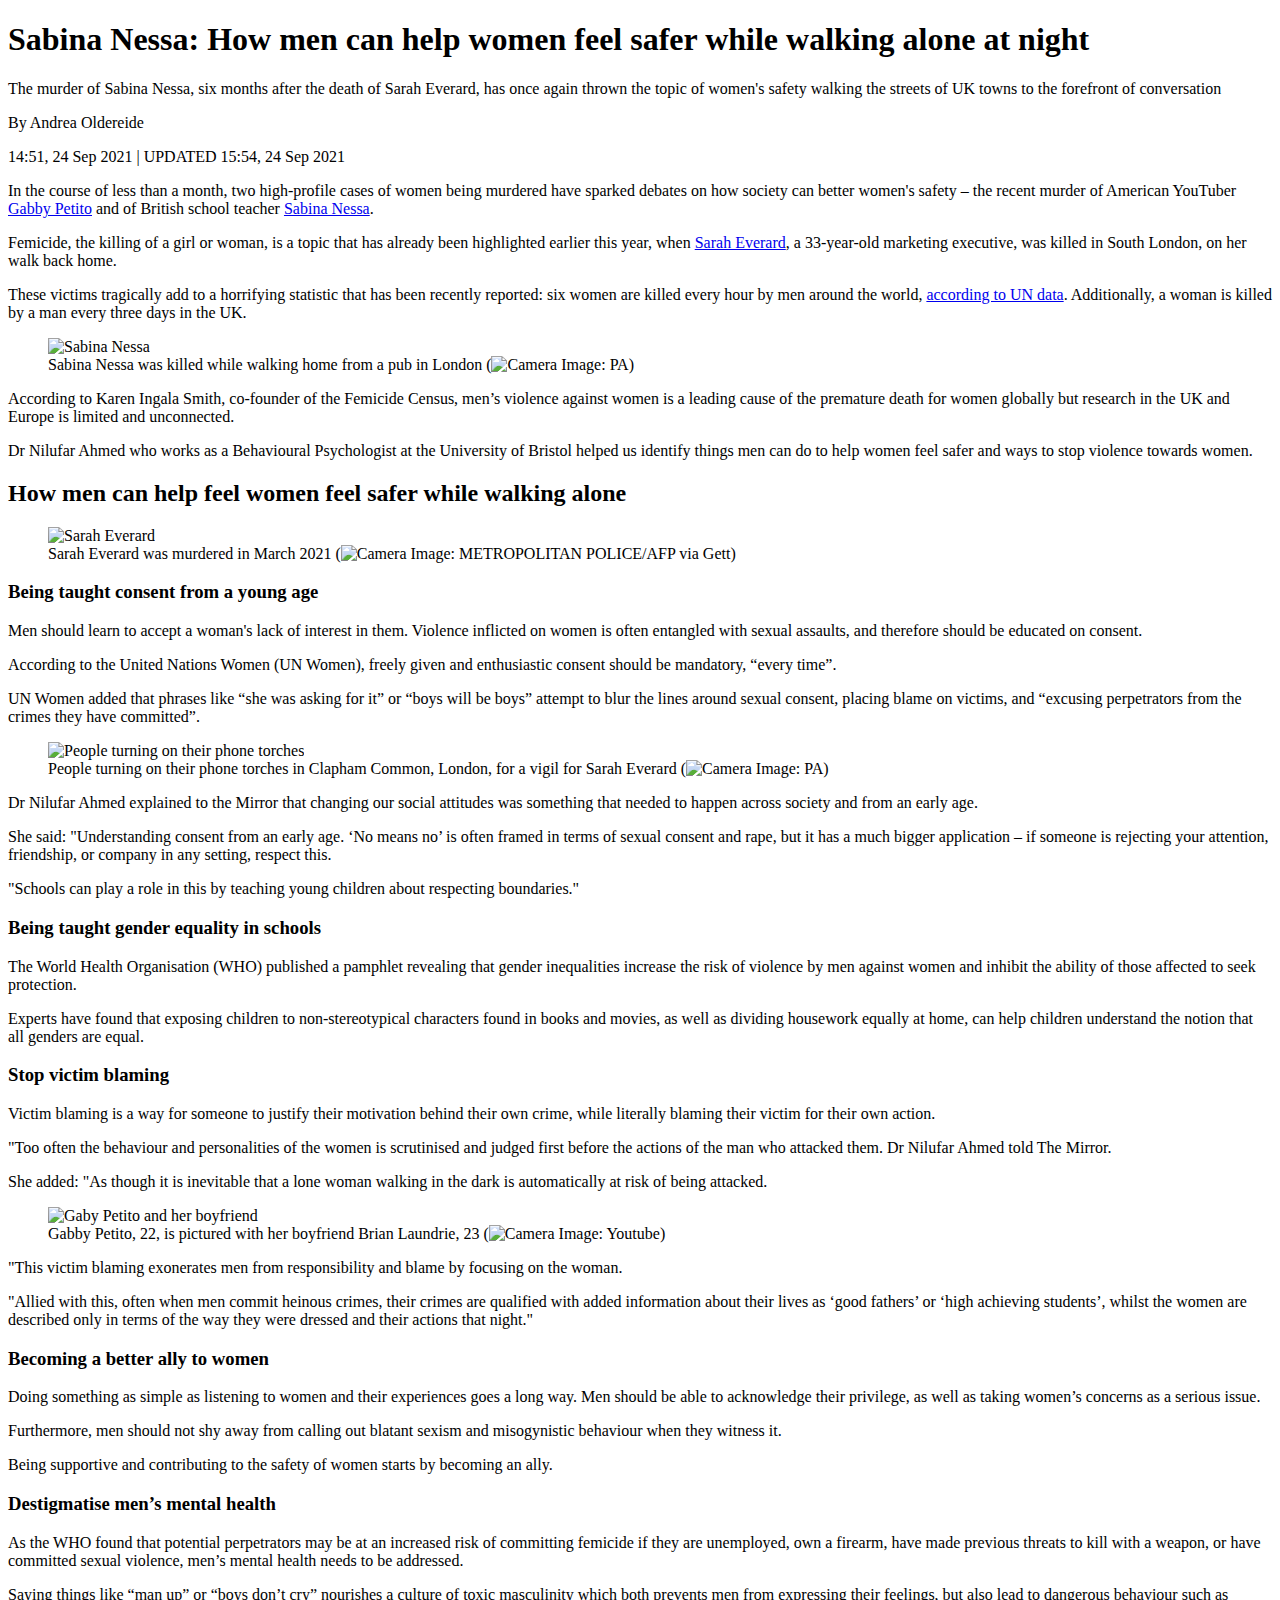
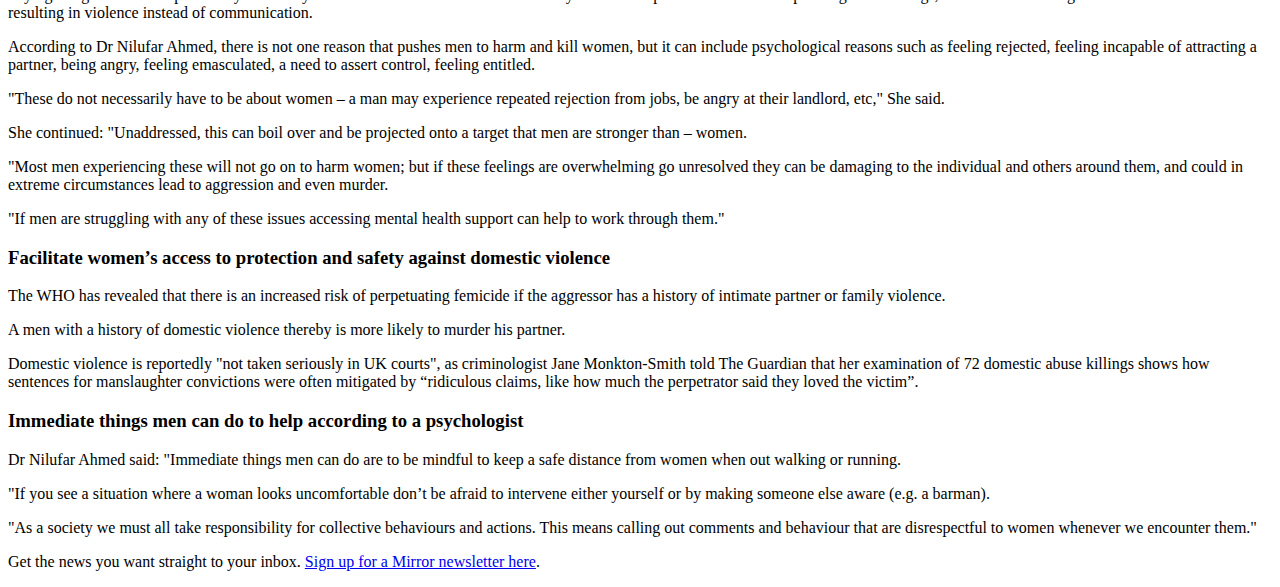
==== newspaper-page-2.html @ b3fa8cd8 "Added links to the second news" ====
<!DOCTYPE html>
<html lang="en">
    <head>
        <meta charset="UTF-8"> 
        <meta http-equiv="X-UA-Compatible" content="IE=edge">
        <meta name="viewport" content="width=device-width, initial-scale=1.0">
        <title>
            Sabina Nessa: How men can help women feel safer while walking alone at night
        </title>
    </head>
    <body>
        <header>
            <h1>
                Sabina Nessa: How men can help women feel safer while walking alone at night
            </h1>
            <p>
                The murder of Sabina Nessa, six months after the death of Sarah Everard, has once again thrown the topic of women's safety
                walking the streets of UK towns to the forefront of conversation             
            </p>
        </header>
        <main>
            <p>
                By Andrea Oldereide
            </p>
            <p>
                14:51, 24 Sep 2021 | UPDATED 15:54, 24 Sep 2021 
            </p>
            <article>
                <p>
                    In the course of less than a month, two high-profile cases of women being murdered have sparked debates on how society can
                    better women's safety – the recent murder of American YouTuber <a href="https://www.mirror.co.uk/all-about/gabby-petito">
                    Gabby Petito</a> and of British school teacher <a href="https://www.mirror.co.uk/all-about/sabina-nessa">Sabina Nessa</a>.
                </p>
                <p>
                    Femicide, the killing of a girl or woman, is a topic that has already been highlighted earlier this year, when
                    <a href="https://www.mirror.co.uk/all-about/sarah-everard">Sarah Everard</a>,
                    a 33-year-old marketing executive, was killed in South London, on her walk back home.
                </p>
                <p>
                    These victims tragically add to a horrifying statistic that has been recently reported: six women are killed every hour by men
                    around the world, <a href="https://www.weforum.org/agenda/2020/11/violence-against-women-femicide-census/">
                    according to UN data</a>. Additionally, a woman is killed by a man every three days in the UK.
                </p>
                <figure>
                    <img src="Images/img4.jpg" alt="Sabina Nessa">
                    <figcaption>
                        Sabina Nessa was killed while walking home from a pub in London
                        (<img src="https://s2-prod.mirror.co.uk/@trinitymirrordigital/dragonfly/e9917a3ac58a1c5bb2681be8816bf136ca32d256/img/camera.svg" alt="Camera">
                        Image: PA)
                    </figcaption>
                </figure>
                <p>
                    According to Karen Ingala Smith, co-founder of the Femicide Census, men’s violence against women is a leading cause of the
                    premature death for women globally but research in the UK and Europe is limited and unconnected.
                </p>
                <p>
                    Dr Nilufar Ahmed who works as a Behavioural Psychologist at the University of Bristol helped us identify things men can do
                    to help women feel safer and ways to stop violence towards women.
                </p>
                <section>
                <h2>
                        How men can help feel women feel safer while walking alone
                </h2>
                <figure>
                    <img src="Images/img5.jpg" alt="Sarah Everard">
                    <figcaption>
                        Sarah Everard was murdered in March 2021
                        (<img src="https://s2-prod.mirror.co.uk/@trinitymirrordigital/dragonfly/e9917a3ac58a1c5bb2681be8816bf136ca32d256/img/camera.svg" alt="Camera">
                         Image: METROPOLITAN POLICE/AFP via Gett)
                    </figcaption>
                </figure>
                <section>
                     <h3>
                        Being taught consent from a young age
                    </h3>
                    <p>
                        Men should learn to accept a woman's lack of interest in them. Violence inflicted on women is often entangled with sexual
                        assaults, and therefore should be educated on consent.
                    </p>
                    <p>
                        According to the United Nations Women (UN Women), freely given and enthusiastic consent should be mandatory, “every time”.
                    </p>
                    <p>
                        UN Women added that phrases like “she was asking for it” or “boys will be boys” attempt to blur the lines around sexual
                        consent, placing blame on victims, and “excusing perpetrators from the crimes they have committed”.
                    </p>
                    <figure>
                        <img src="Images/img6.jpg" alt="People turning on their phone torches">
                        <figcaption>
                            People turning on their phone torches in Clapham Common, London, for a vigil for Sarah Everard
                             (<img src="https://s2-prod.mirror.co.uk/@trinitymirrordigital/dragonfly/e9917a3ac58a1c5bb2681be8816bf136ca32d256/img/camera.svg" alt="Camera">
                             Image: PA)
                        </figcaption>
                    </figure>
                    <p>
                        Dr Nilufar Ahmed explained to the Mirror that changing our social attitudes was something that needed to happen across
                        society and from an early age.
                    </p>
                    <p>
                        She said: "Understanding consent from an early age. ‘No means no’ is often framed in terms of sexual consent and rape,
                        but it has a much bigger application – if someone is rejecting your attention, friendship, or company in any setting,
                        respect this.
                    </p>
                    <p>
                        "Schools can play a role in this by teaching young children about respecting boundaries."
                    </p>
                    <h3>
                        Being taught gender equality in schools
                    </h3>
                    <p>
                        The World Health Organisation (WHO) published a pamphlet revealing that gender inequalities increase the risk of violence
                        by men against women and inhibit the ability of those affected to seek protection.
                    </p>
                    <p>
                        Experts have found that exposing children to non-stereotypical characters found in books and movies, as well as dividing
                        housework equally at home, can help children understand the notion that all genders are equal.
                    </p>
                    <h3>
                        Stop victim blaming
                    </h3>
                    <p>
                        Victim blaming is a way for someone to justify their motivation behind their own crime, while literally blaming their
                        victim for their own action.
                    </p>
                    <p>
                        "Too often the behaviour and personalities of the women is scrutinised and judged first before the actions of the man who
                        attacked them. Dr Nilufar Ahmed told The Mirror.
                    </p>
                    <p>
                        She added: "As though it is inevitable that a lone woman walking in the dark is automatically at risk of being attacked.
                    </p>
                    <figure>
                        <img src="Images/img7.jpg" alt="Gaby Petito and her boyfriend">
                        <figcaption>
                            Gabby Petito, 22, is pictured with her boyfriend Brian Laundrie, 23
                            (<img src="https://s2-prod.mirror.co.uk/@trinitymirrordigital/dragonfly/e9917a3ac58a1c5bb2681be8816bf136ca32d256/img/camera.svg" alt="Camera">
                            Image: Youtube)
                        </figcaption>
                    </figure>
                    <p>
                        "This victim blaming exonerates men from responsibility and blame by focusing on the woman.
                    </p>
                    <p>
                        "Allied with this, often when men commit heinous crimes, their crimes are qualified with added information about their
                        lives as ‘good fathers’ or ‘high achieving students’, whilst the women are described only in terms of the way they
                        were dressed and their actions that night."
                    </p>
                    <h3>
                        Becoming a better ally to women
                    </h3>
                    <p>
                        Doing something as simple as listening to women and their experiences goes a long way. Men should be able to acknowledge
                        their privilege, as well as taking women’s concerns as a serious issue.
                    </p>
                    <p>
                        Furthermore, men should not shy away from calling out blatant sexism and misogynistic behaviour when they witness it.
                    </p>
                    <p>
                        Being supportive and contributing to the safety of women starts by becoming an ally.
                    </p>
                    <h3>
                        Destigmatise men’s mental health
                    </h3>
                    <p>
                        As the WHO found that potential perpetrators may be at an increased risk of committing femicide if they are unemployed,
                        own a firearm, have made previous threats to kill with a weapon, or have committed sexual violence, men’s mental health
                        needs to be addressed.
                    </p>
                    <p>
                        Saying things like “man up” or “boys don’t cry” nourishes a culture of toxic masculinity which both prevents men from
                        expressing their feelings, but also lead to dangerous behaviour such as resulting in violence instead of communication.
                    </p>
                    <p>
                        According to Dr Nilufar Ahmed, there is not one reason that pushes men to harm and kill women, but it can include
                        psychological reasons such as feeling rejected, feeling incapable of attracting a partner, being angry, feeling emasculated,
                        a need to assert control, feeling entitled.
                    </p>
                    <p>
                        "These do not necessarily have to be about women – a man may experience repeated rejection from jobs, be angry at their
                        landlord, etc," She said.
                    </p>
                    <p>
                        She continued: "Unaddressed, this can boil over and be projected onto a target that men are stronger than – women.
                    </p>
                    <p>
                        "Most men experiencing these will not go on to harm women; but if these feelings are overwhelming go unresolved they can
                        be damaging to the individual and others around them, and could in extreme circumstances lead to aggression and even murder.
                    </p>
                    <p>
                        "If men are struggling with any of these issues accessing mental health support can help to work through them."
                    </p>
                    <h3>
                        Facilitate women’s access to protection and safety against domestic violence
                    </h3>
                    <p>
                        The WHO has revealed that there is an increased risk of perpetuating femicide if the aggressor has a history of
                        intimate partner or family violence.
                    </p>
                    <p>
                        A men with a history of domestic violence thereby is more likely to murder his partner.
                    </p>
                    <p>
                        Domestic violence is reportedly "not taken seriously in UK courts", as criminologist Jane Monkton-Smith told The Guardian
                        that her examination of 72 domestic abuse killings shows how sentences for manslaughter convictions were often mitigated
                        by “ridiculous claims, like how much the perpetrator said they loved the victim”.
                    </p>
                    <h3>
                        Immediate things men can do to help according to a psychologist
                    </h3>
                    <p>
                        Dr Nilufar Ahmed said: "Immediate things men can do are to be mindful to keep a safe distance from women when out walking
                        or running.
                    </p>
                    <p>
                        "If you see a situation where a woman looks uncomfortable don’t be afraid to intervene either yourself or by making someone
                        else aware (e.g. a barman).
                    </p>
                    <p>
                        "As a society we must all take responsibility for collective behaviours and actions. This means calling out comments and
                        behaviour that are disrespectful to women whenever we encounter them."
                    </p>
                </section>
            </article>
        </main>    
        <footer>
            <p>
                Get the news you want straight to your inbox. <a href="https://www.mirror.co.uk/newsletter-preference-centre/">
                Sign up for a Mirror newsletter here</a>.
            </p>                
        </footer>    
    </body>    
</html>
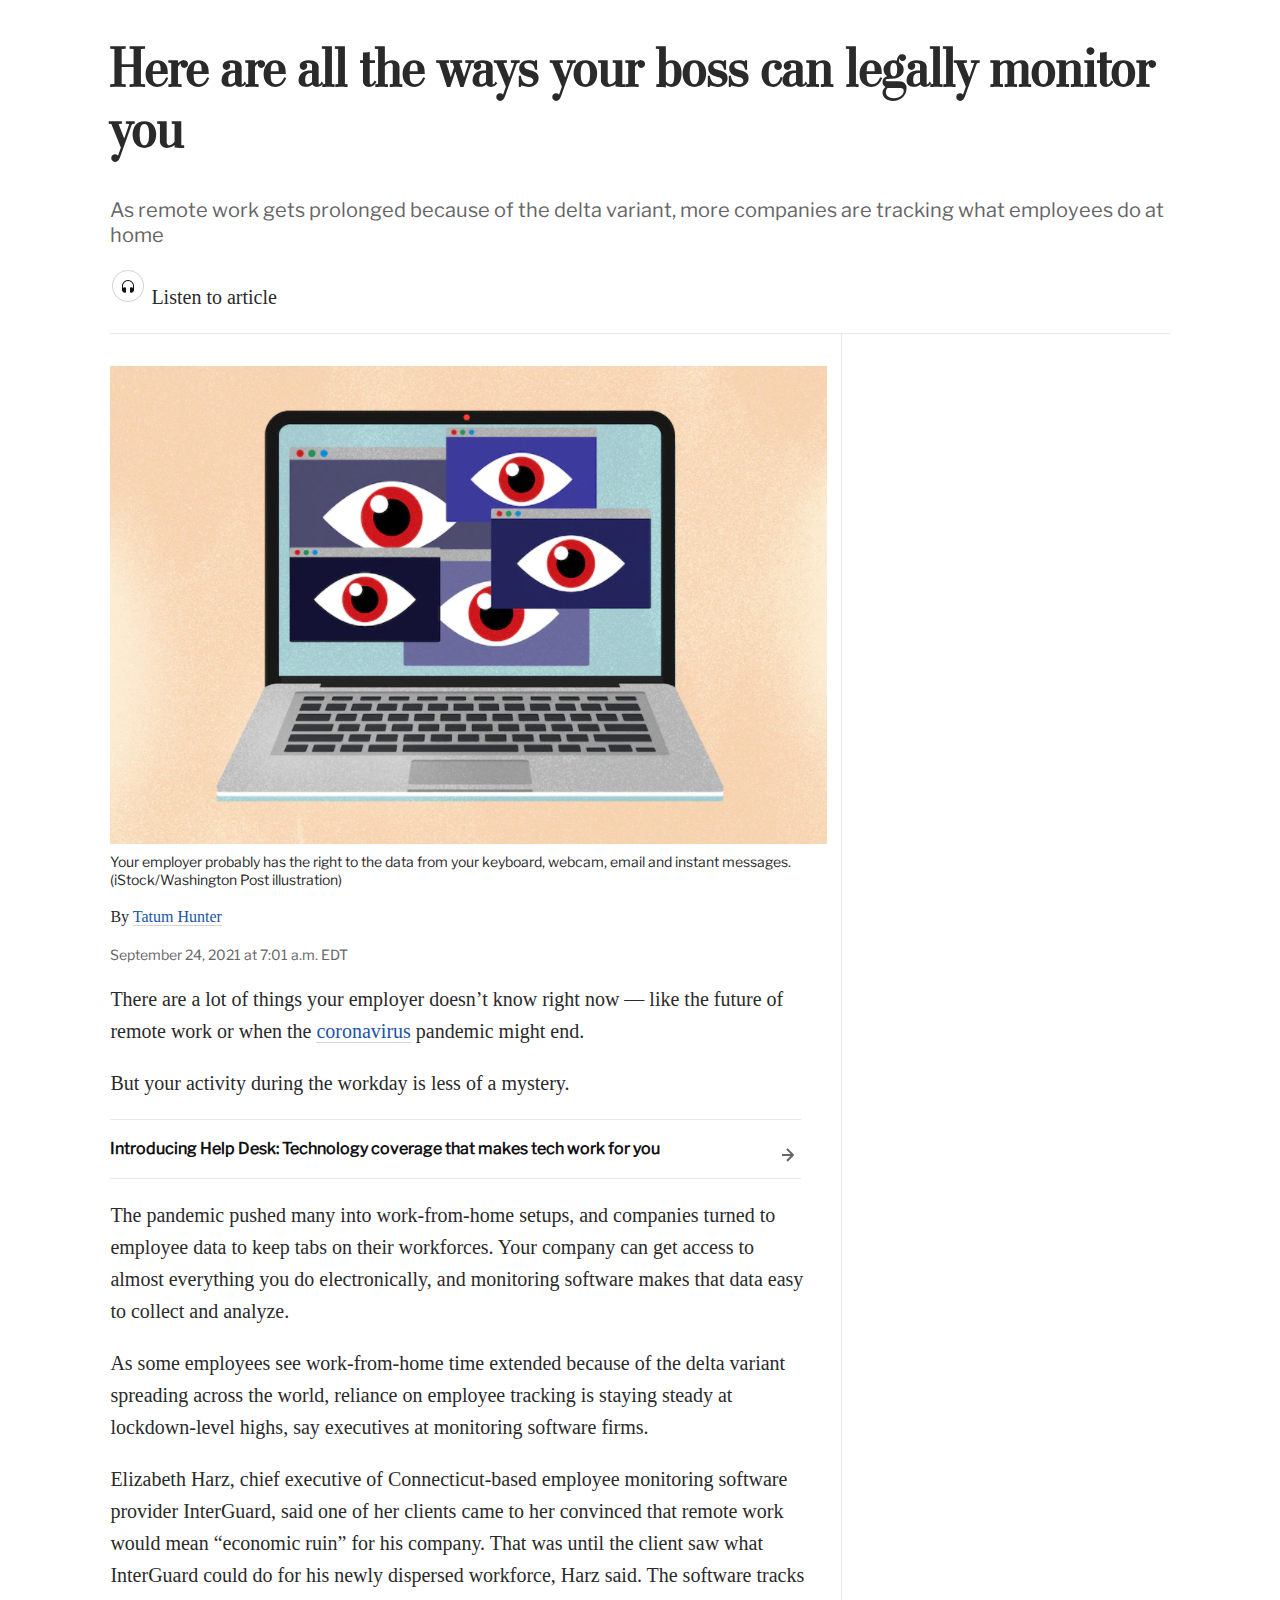
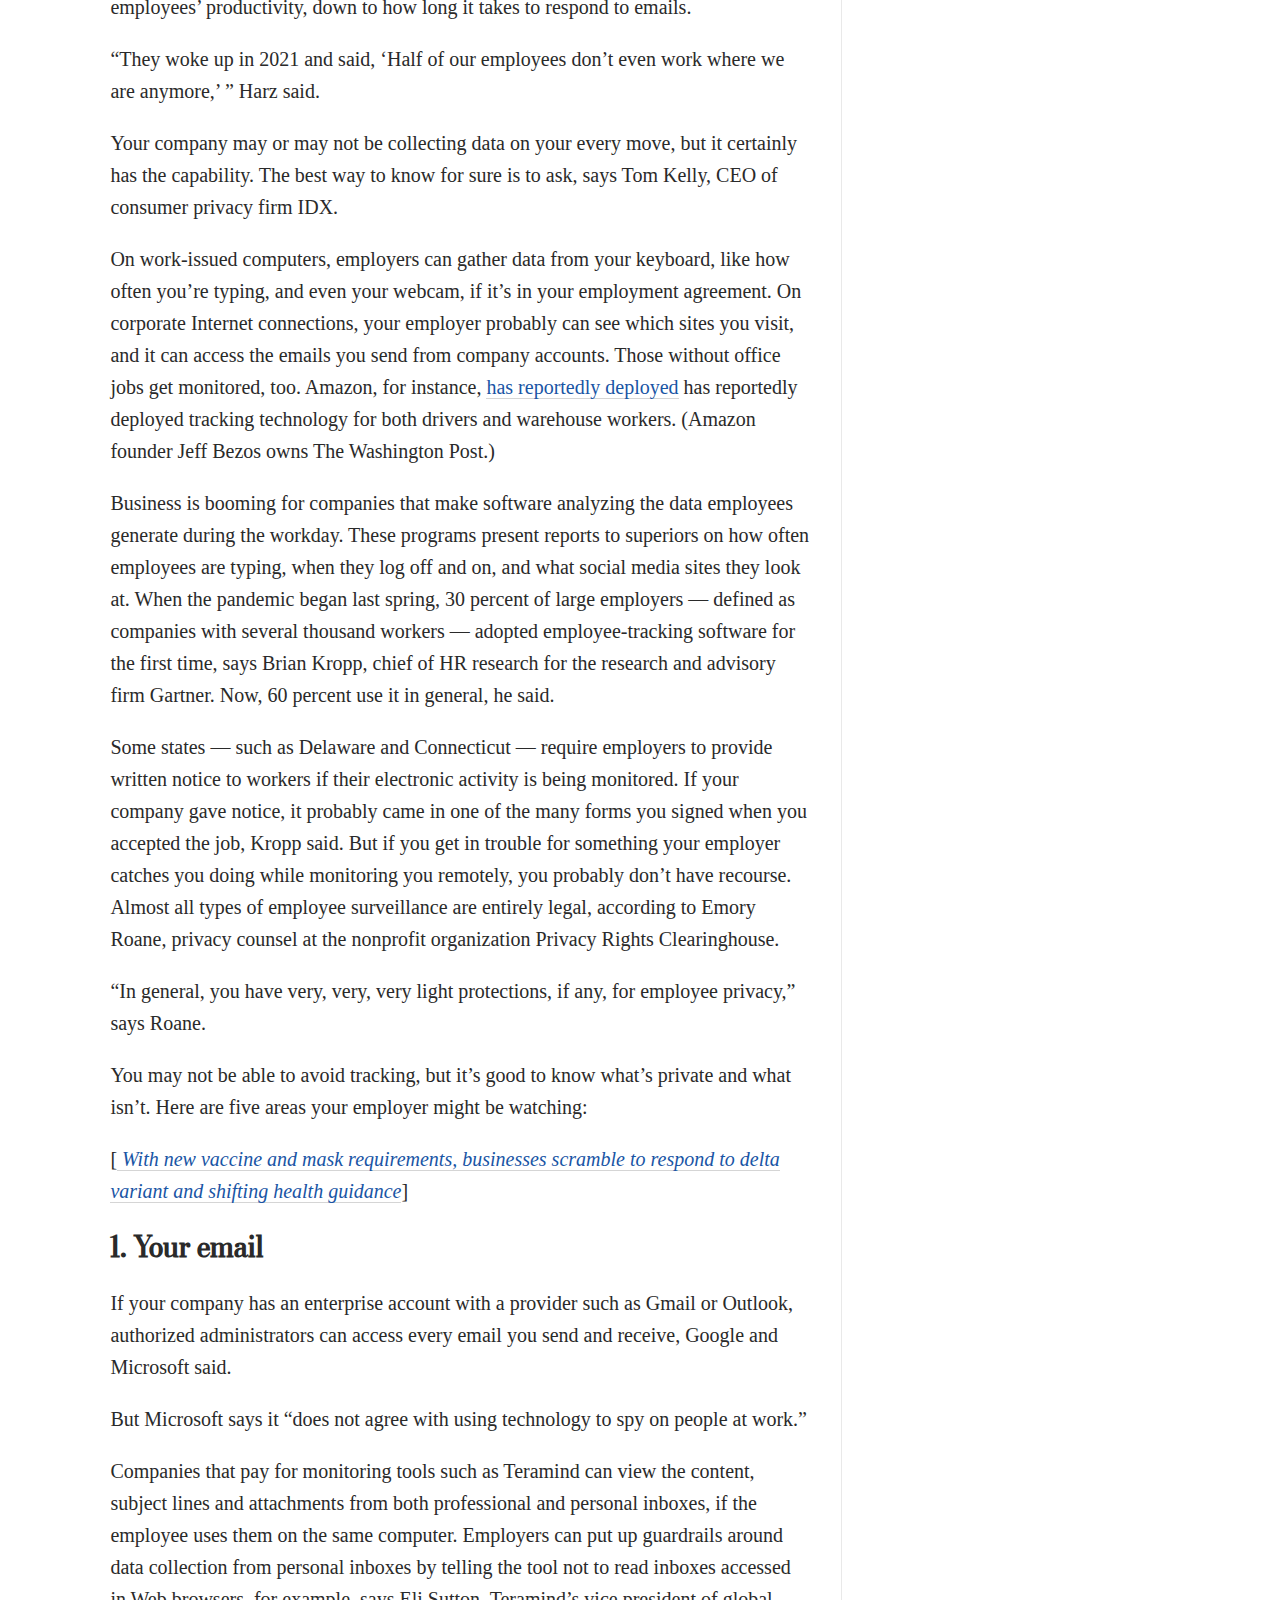
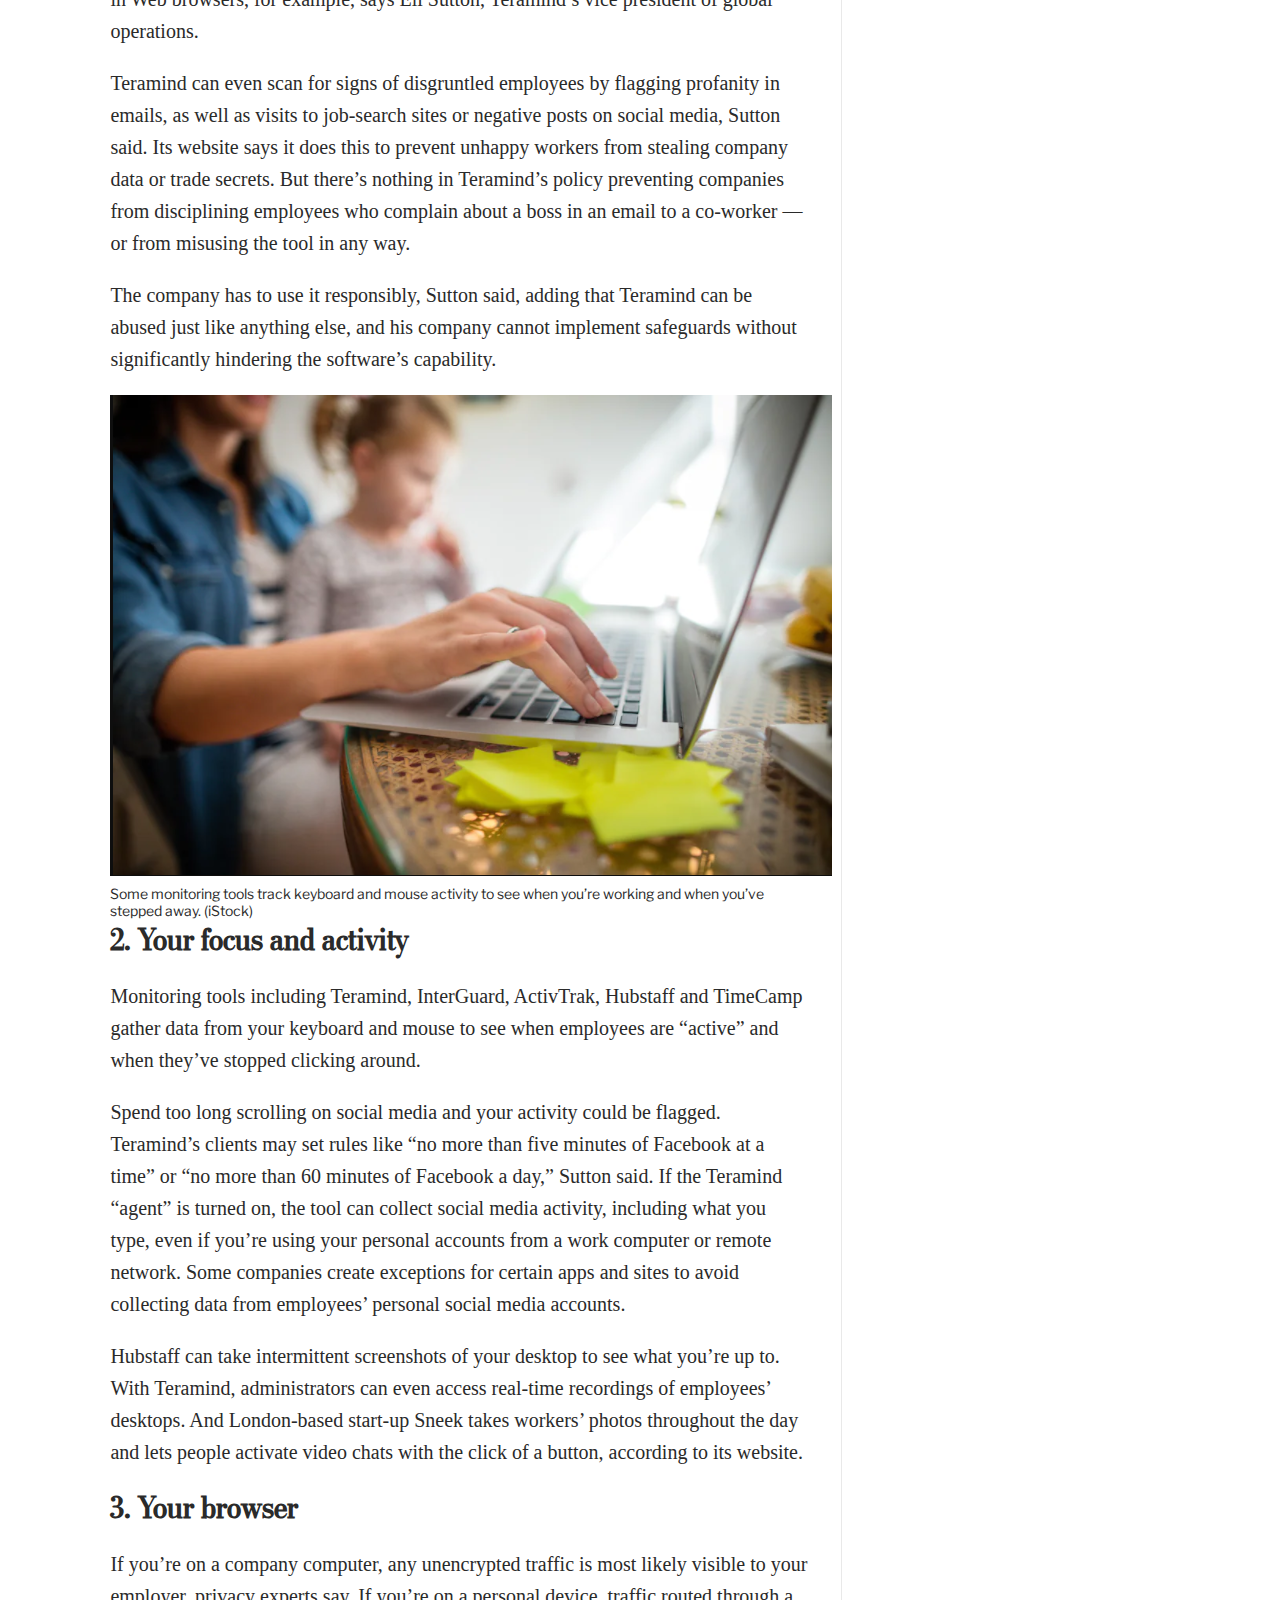
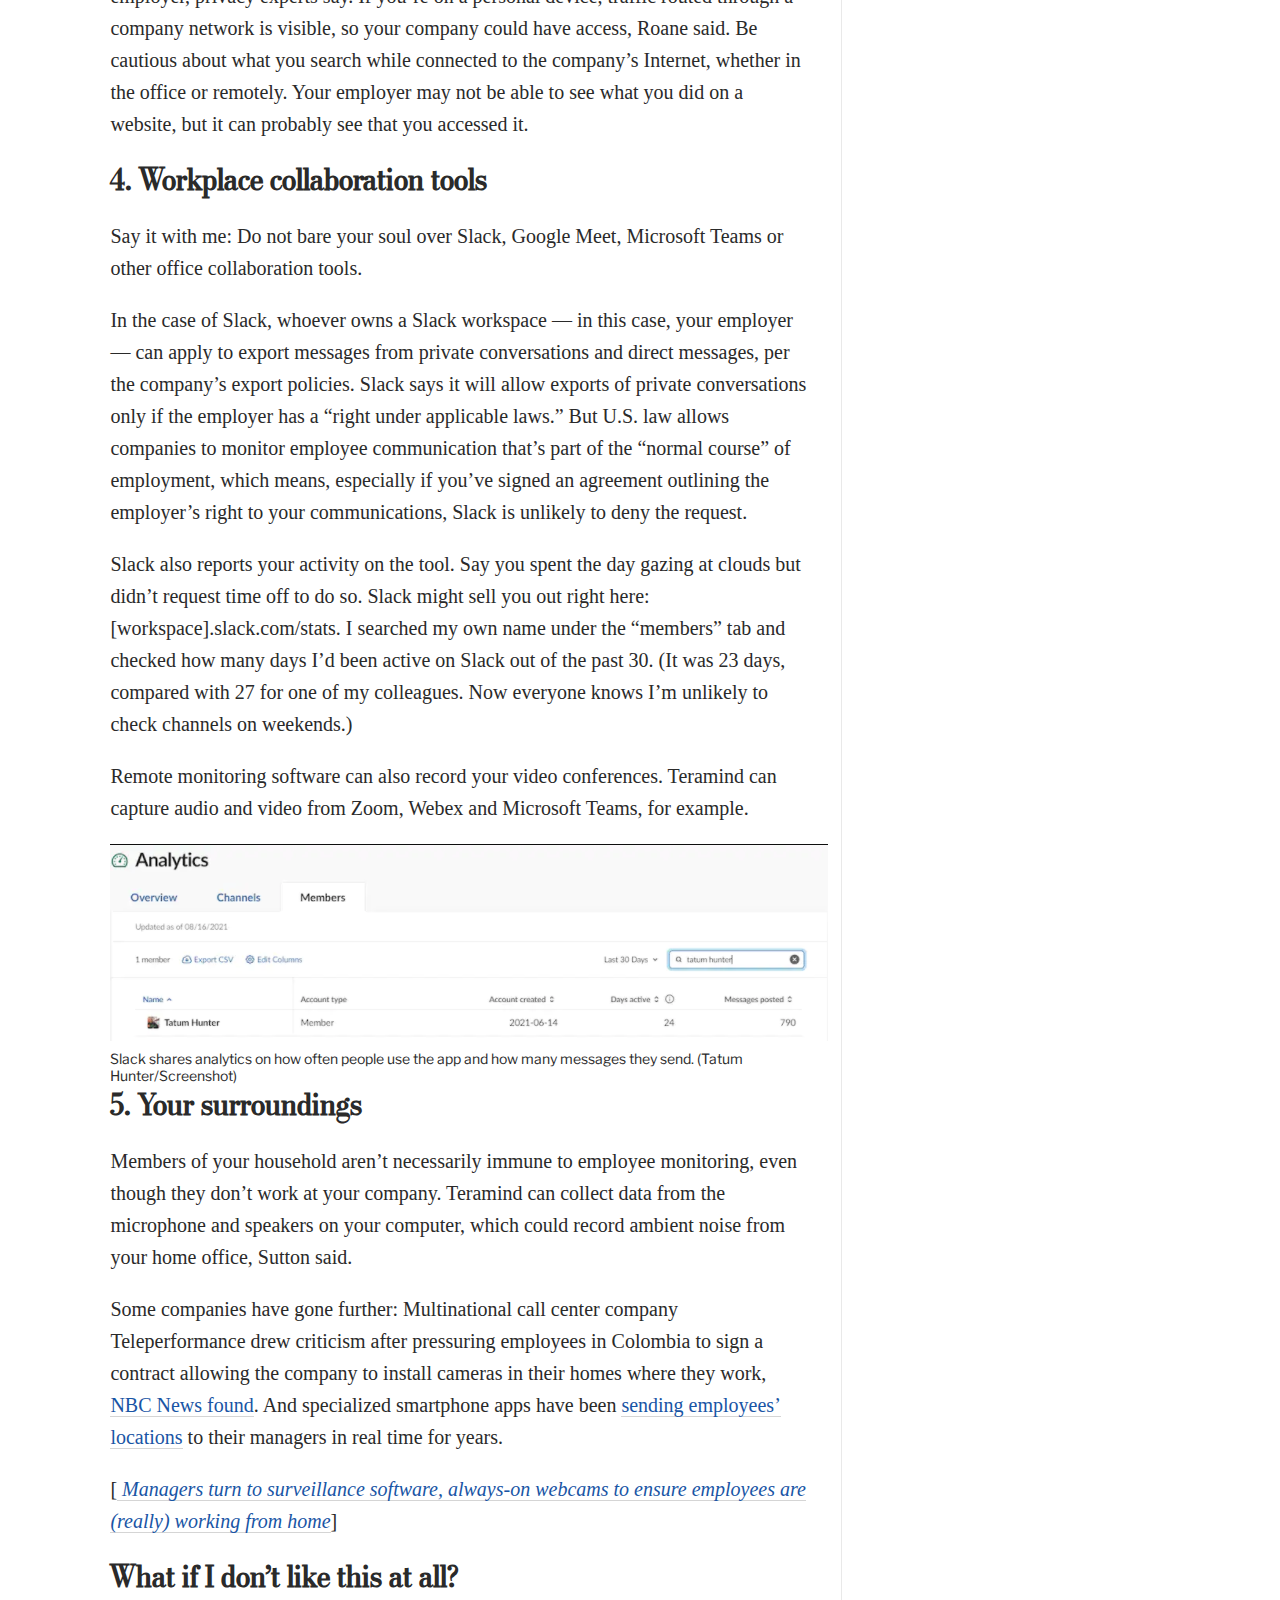
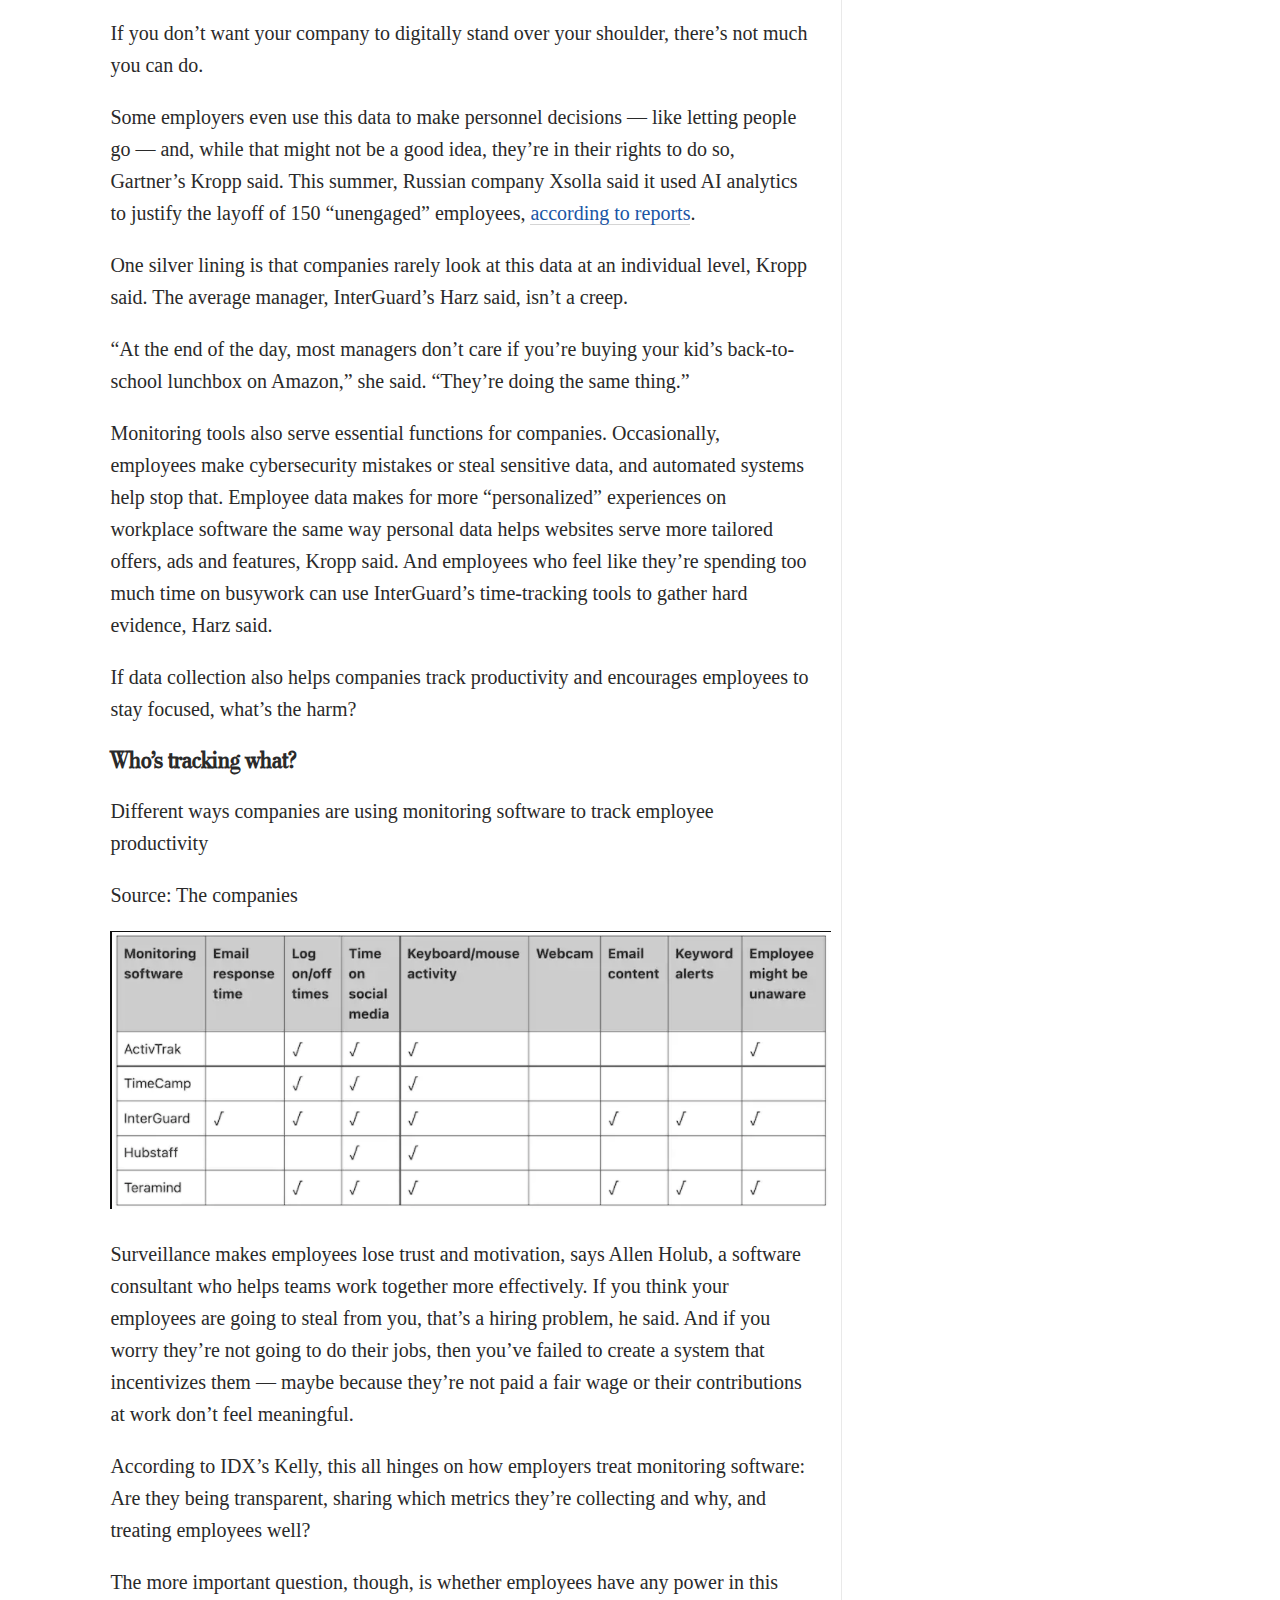
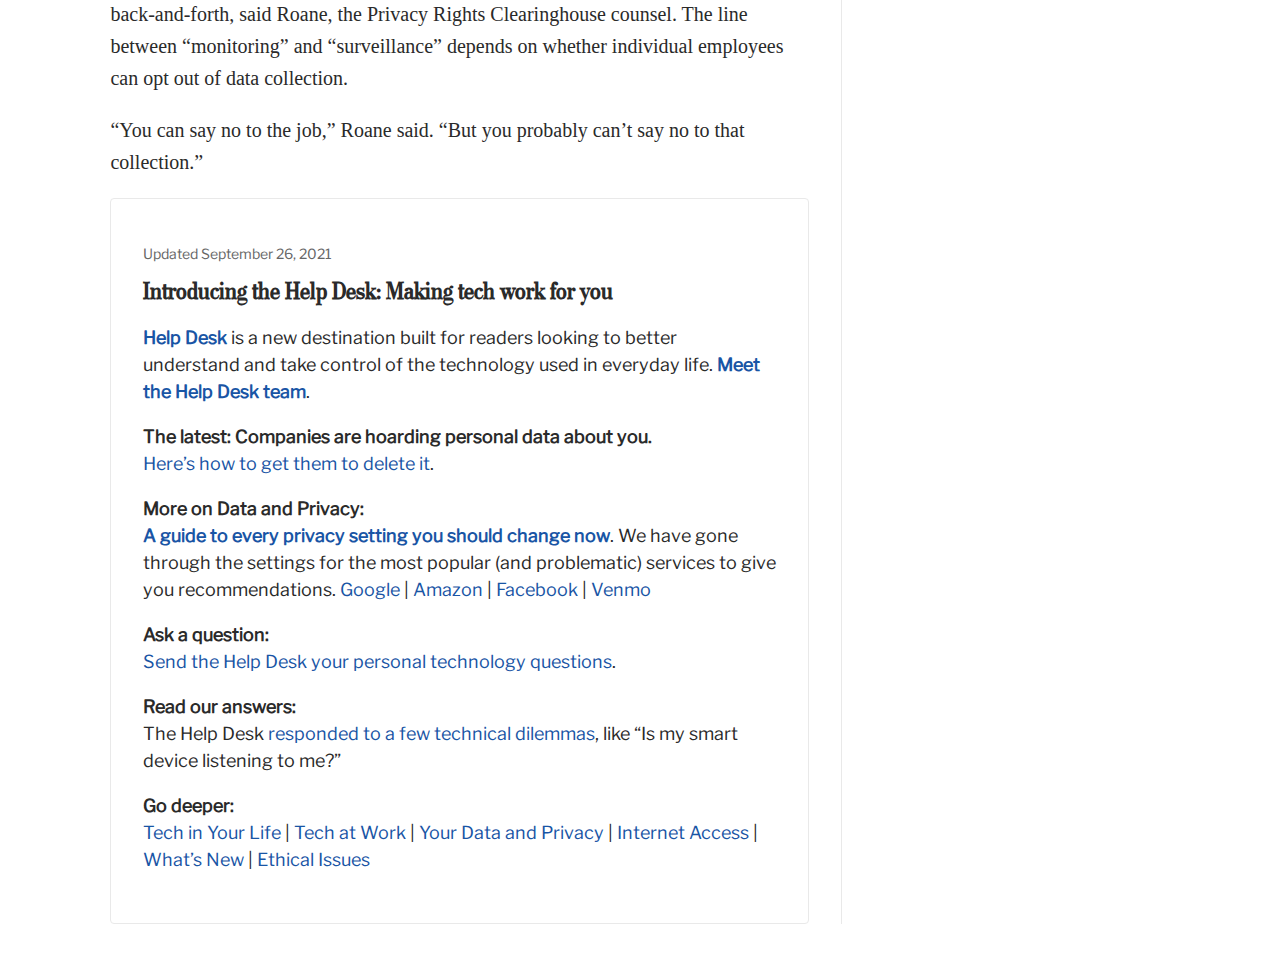
==== commit 3f38311e: "Applied styles to both news" ====
--- a/newspaper-page-2.html
+++ b/newspaper-page-2.html
@@ -1,232 +1,375 @@
 <!DOCTYPE html>
 <html lang="en">
-    <head>
+    <head>        
         <meta charset="UTF-8"> 
         <meta http-equiv="X-UA-Compatible" content="IE=edge">
         <meta name="viewport" content="width=device-width, initial-scale=1.0">
+        <link rel="stylesheet" href="styles.css">
         <title>
-            Sabina Nessa: How men can help women feel safer while walking alone at night
+            How your employer may be tracking your remote work - The Wasington Post
         </title>
     </head>
     <body>
-        <header>
-            <h1>
-                Sabina Nessa: How men can help women feel safer while walking alone at night
-            </h1>
-            <p>
-                The murder of Sabina Nessa, six months after the death of Sarah Everard, has once again thrown the topic of women's safety
-                walking the streets of UK towns to the forefront of conversation             
-            </p>
-        </header>
-        <main>
-            <p>
-                By Andrea Oldereide
-            </p>
-            <p>
-                14:51, 24 Sep 2021 | UPDATED 15:54, 24 Sep 2021 
-            </p>
-            <article>
-                <p>
-                    In the course of less than a month, two high-profile cases of women being murdered have sparked debates on how society can
-                    better women's safety – the recent murder of American YouTuber <a href="https://www.mirror.co.uk/all-about/gabby-petito">
-                    Gabby Petito</a> and of British school teacher <a href="https://www.mirror.co.uk/all-about/sabina-nessa">Sabina Nessa</a>.
-                </p>
-                <p>
-                    Femicide, the killing of a girl or woman, is a topic that has already been highlighted earlier this year, when
-                    <a href="https://www.mirror.co.uk/all-about/sarah-everard">Sarah Everard</a>,
-                    a 33-year-old marketing executive, was killed in South London, on her walk back home.
-                </p>
-                <p>
-                    These victims tragically add to a horrifying statistic that has been recently reported: six women are killed every hour by men
-                    around the world, <a href="https://www.weforum.org/agenda/2020/11/violence-against-women-femicide-census/">
-                    according to UN data</a>. Additionally, a woman is killed by a man every three days in the UK.
-                </p>
-                <figure>
-                    <img src="Images/img4.jpg" alt="Sabina Nessa">
-                    <figcaption>
-                        Sabina Nessa was killed while walking home from a pub in London
-                        (<img src="https://s2-prod.mirror.co.uk/@trinitymirrordigital/dragonfly/e9917a3ac58a1c5bb2681be8816bf136ca32d256/img/camera.svg" alt="Camera">
-                        Image: PA)
-                    </figcaption>
-                </figure>
-                <p>
-                    According to Karen Ingala Smith, co-founder of the Femicide Census, men’s violence against women is a leading cause of the
-                    premature death for women globally but research in the UK and Europe is limited and unconnected.
-                </p>
-                <p>
-                    Dr Nilufar Ahmed who works as a Behavioural Psychologist at the University of Bristol helped us identify things men can do
-                    to help women feel safer and ways to stop violence towards women.
-                </p>
-                <section>
-                <h2>
-                        How men can help feel women feel safer while walking alone
-                </h2>
-                <figure>
-                    <img src="Images/img5.jpg" alt="Sarah Everard">
-                    <figcaption>
-                        Sarah Everard was murdered in March 2021
-                        (<img src="https://s2-prod.mirror.co.uk/@trinitymirrordigital/dragonfly/e9917a3ac58a1c5bb2681be8816bf136ca32d256/img/camera.svg" alt="Camera">
-                         Image: METROPOLITAN POLICE/AFP via Gett)
-                    </figcaption>
-                </figure>
-                <section>
-                     <h3>
-                        Being taught consent from a young age
-                    </h3>
-                    <p>
-                        Men should learn to accept a woman's lack of interest in them. Violence inflicted on women is often entangled with sexual
-                        assaults, and therefore should be educated on consent.
-                    </p>
-                    <p>
-                        According to the United Nations Women (UN Women), freely given and enthusiastic consent should be mandatory, “every time”.
-                    </p>
-                    <p>
-                        UN Women added that phrases like “she was asking for it” or “boys will be boys” attempt to blur the lines around sexual
-                        consent, placing blame on victims, and “excusing perpetrators from the crimes they have committed”.
-                    </p>
+        <div class="container">
+            <div class="header">
+                <header>
+                    <h1>
+                        Here are all the ways your boss can legally monitor you 
+                    </h1>
+                    <div class="subhead">
+                        <p>
+                            As remote work gets prolonged because of the delta variant, more companies are tracking what employees do at home
+                        </p>
+                    </div>
+                    <div class="article">
+                        <p>
+                            <div class="headphones">
+                                <img src="Images/headphones.png" alt="Headphones"> Listen to article
+                            </div>
+                        </p> 
+                    </div>   
+                </header>
+            </div>
+            <div class="content">
+                <main>
                     <figure>
-                        <img src="Images/img6.jpg" alt="People turning on their phone torches">
+                        <img src="Images/img4.png" alt="Notebook">
                         <figcaption>
-                            People turning on their phone torches in Clapham Common, London, for a vigil for Sarah Everard
-                             (<img src="https://s2-prod.mirror.co.uk/@trinitymirrordigital/dragonfly/e9917a3ac58a1c5bb2681be8816bf136ca32d256/img/camera.svg" alt="Camera">
-                             Image: PA)
+                            Your employer probably has the right to the data from your keyboard, webcam, email and instant messages.
+                            (iStock/Washington Post illustration)
                         </figcaption>
                     </figure>
-                    <p>
-                        Dr Nilufar Ahmed explained to the Mirror that changing our social attitudes was something that needed to happen across
-                        society and from an early age.
-                    </p>
-                    <p>
-                        She said: "Understanding consent from an early age. ‘No means no’ is often framed in terms of sexual consent and rape,
-                        but it has a much bigger application – if someone is rejecting your attention, friendship, or company in any setting,
-                        respect this.
-                    </p>
-                    <p>
-                        "Schools can play a role in this by teaching young children about respecting boundaries."
-                    </p>
-                    <h3>
-                        Being taught gender equality in schools
-                    </h3>
-                    <p>
-                        The World Health Organisation (WHO) published a pamphlet revealing that gender inequalities increase the risk of violence
-                        by men against women and inhibit the ability of those affected to seek protection.
-                    </p>
-                    <p>
-                        Experts have found that exposing children to non-stereotypical characters found in books and movies, as well as dividing
-                        housework equally at home, can help children understand the notion that all genders are equal.
-                    </p>
-                    <h3>
-                        Stop victim blaming
-                    </h3>
-                    <p>
-                        Victim blaming is a way for someone to justify their motivation behind their own crime, while literally blaming their
-                        victim for their own action.
-                    </p>
-                    <p>
-                        "Too often the behaviour and personalities of the women is scrutinised and judged first before the actions of the man who
-                        attacked them. Dr Nilufar Ahmed told The Mirror.
-                    </p>
-                    <p>
-                        She added: "As though it is inevitable that a lone woman walking in the dark is automatically at risk of being attacked.
-                    </p>
-                    <figure>
-                        <img src="Images/img7.jpg" alt="Gaby Petito and her boyfriend">
-                        <figcaption>
-                            Gabby Petito, 22, is pictured with her boyfriend Brian Laundrie, 23
-                            (<img src="https://s2-prod.mirror.co.uk/@trinitymirrordigital/dragonfly/e9917a3ac58a1c5bb2681be8816bf136ca32d256/img/camera.svg" alt="Camera">
-                            Image: Youtube)
-                        </figcaption>
-                    </figure>
-                    <p>
-                        "This victim blaming exonerates men from responsibility and blame by focusing on the woman.
-                    </p>
-                    <p>
-                        "Allied with this, often when men commit heinous crimes, their crimes are qualified with added information about their
-                        lives as ‘good fathers’ or ‘high achieving students’, whilst the women are described only in terms of the way they
-                        were dressed and their actions that night."
-                    </p>
-                    <h3>
-                        Becoming a better ally to women
-                    </h3>
-                    <p>
-                        Doing something as simple as listening to women and their experiences goes a long way. Men should be able to acknowledge
-                        their privilege, as well as taking women’s concerns as a serious issue.
-                    </p>
-                    <p>
-                        Furthermore, men should not shy away from calling out blatant sexism and misogynistic behaviour when they witness it.
-                    </p>
-                    <p>
-                        Being supportive and contributing to the safety of women starts by becoming an ally.
-                    </p>
-                    <h3>
-                        Destigmatise men’s mental health
-                    </h3>
-                    <p>
-                        As the WHO found that potential perpetrators may be at an increased risk of committing femicide if they are unemployed,
-                        own a firearm, have made previous threats to kill with a weapon, or have committed sexual violence, men’s mental health
-                        needs to be addressed.
-                    </p>
-                    <p>
-                        Saying things like “man up” or “boys don’t cry” nourishes a culture of toxic masculinity which both prevents men from
-                        expressing their feelings, but also lead to dangerous behaviour such as resulting in violence instead of communication.
-                    </p>
-                    <p>
-                        According to Dr Nilufar Ahmed, there is not one reason that pushes men to harm and kill women, but it can include
-                        psychological reasons such as feeling rejected, feeling incapable of attracting a partner, being angry, feeling emasculated,
-                        a need to assert control, feeling entitled.
-                    </p>
-                    <p>
-                        "These do not necessarily have to be about women – a man may experience repeated rejection from jobs, be angry at their
-                        landlord, etc," She said.
-                    </p>
-                    <p>
-                        She continued: "Unaddressed, this can boil over and be projected onto a target that men are stronger than – women.
-                    </p>
-                    <p>
-                        "Most men experiencing these will not go on to harm women; but if these feelings are overwhelming go unresolved they can
-                        be damaging to the individual and others around them, and could in extreme circumstances lead to aggression and even murder.
-                    </p>
-                    <p>
-                        "If men are struggling with any of these issues accessing mental health support can help to work through them."
-                    </p>
-                    <h3>
-                        Facilitate women’s access to protection and safety against domestic violence
-                    </h3>
-                    <p>
-                        The WHO has revealed that there is an increased risk of perpetuating femicide if the aggressor has a history of
-                        intimate partner or family violence.
-                    </p>
-                    <p>
-                        A men with a history of domestic violence thereby is more likely to murder his partner.
-                    </p>
-                    <p>
-                        Domestic violence is reportedly "not taken seriously in UK courts", as criminologist Jane Monkton-Smith told The Guardian
-                        that her examination of 72 domestic abuse killings shows how sentences for manslaughter convictions were often mitigated
-                        by “ridiculous claims, like how much the perpetrator said they loved the victim”.
-                    </p>
-                    <h3>
-                        Immediate things men can do to help according to a psychologist
-                    </h3>
-                    <p>
-                        Dr Nilufar Ahmed said: "Immediate things men can do are to be mindful to keep a safe distance from women when out walking
-                        or running.
-                    </p>
-                    <p>
-                        "If you see a situation where a woman looks uncomfortable don’t be afraid to intervene either yourself or by making someone
-                        else aware (e.g. a barman).
-                    </p>
-                    <p>
-                        "As a society we must all take responsibility for collective behaviours and actions. This means calling out comments and
-                        behaviour that are disrespectful to women whenever we encounter them."
-                    </p>
-                </section>
-            </article>
-        </main>    
-        <footer>
-            <p>
-                Get the news you want straight to your inbox. <a href="https://www.mirror.co.uk/newsletter-preference-centre/">
-                Sign up for a Mirror newsletter here</a>.
-            </p>                
-        </footer>    
+                    <div class="author">
+                        <p>
+                            By <a href="https://www.washingtonpost.com/people/tatum-hunter/">
+                            Tatum Hunter</a>
+                        </p>
+                    </div>
+                    <div class="datetime">
+                        <p>
+                            September 24, 2021 at 7:01 a.m. EDT
+                        </p>
+                    </div>
+                    <article>
+                        <p>
+                            There are a lot of things your employer doesn’t know right now — like the future of remote work or when the
+                            <a href="https://www.washingtonpost.com/coronavirus/?itid=lk_inline_manual_2"> coronavirus</a> pandemic might end.
+                        </p>
+                        <p>
+                            But your activity during the workday is less of a mystery. 
+                        </p>
+                        <p>
+                            <a class="introducing" href="https://www.washingtonpost.com/personal-tech/">
+                            Introducing Help Desk: Technology coverage that makes tech work for you<img class="arrow"src="Images/arrow.png" alt="ArrowRight"></a>   
+                        </p>
+                        <p>
+                            The pandemic pushed many into work-from-home setups, and companies turned to employee data to keep tabs on their workforces.
+                            Your company can get access to almost everything you do electronically, and monitoring software makes that data easy to collect
+                            and analyze.
+                        </p>
+                        <p>
+                            As some employees see work-from-home time extended because of the delta variant spreading across the world, reliance on employee
+                            tracking is staying steady at lockdown-level highs, say executives at monitoring software firms.
+                        </p>
+                        <p>
+                            Elizabeth Harz, chief executive of Connecticut-based employee monitoring software provider InterGuard, said one of her clients
+                            came to her convinced that remote work would mean “economic ruin” for his company. That was until the client saw what InterGuard
+                            could do for his newly dispersed workforce, Harz said. The software tracks employees’ productivity, down to how long it takes to
+                            respond to emails.
+                        </p>
+                        <p>
+                            “They woke up in 2021 and said, ‘Half of our employees don’t even work where we are anymore,’ ” Harz said.
+                        </p>
+                        <p>
+                            Your company may or may not be collecting data on your every move, but it certainly has the capability. The best way to know for
+                            sure is to ask, says Tom Kelly, CEO of consumer privacy firm IDX.
+                        </p>
+                        <p>
+                            On work-issued computers, employers can gather data from your keyboard, like how often you’re typing, and even your webcam, if
+                            it’s in your employment agreement. On corporate Internet connections, your employer probably can see which sites you visit,
+                            and it can access the emails you send from company accounts. Those without office jobs get monitored, too. Amazon, for instance,
+                            <a href="https://www.theverge.com/2021/3/24/22347945/amazon-delivery-drivers-ai-surveillance-cameras-vans-consent-form">
+                            has reportedly deployed</a> has reportedly deployed tracking technology for both drivers and warehouse workers.
+                            (Amazon founder Jeff Bezos owns The Washington Post.)   
+                        </p>                
+                        <p>
+                            Business is booming for companies that make software analyzing the data employees generate during the workday. These programs
+                            present reports to superiors on how often employees are typing, when they log off and on, and what social media sites they look
+                            at. When the pandemic began last spring, 30 percent of large employers — defined as companies with several thousand workers
+                            — adopted employee-tracking software for the first time, says Brian Kropp, chief of HR research for the research and advisory
+                            firm Gartner. Now, 60 percent use it in general, he said. 
+                        </p>
+                        <p>
+                            Some states — such as Delaware and Connecticut — require employers to provide written notice to workers if their electronic
+                            activity is being monitored. If your company gave notice, it probably came in one of the many forms you signed when you accepted
+                            the job, Kropp said. But if you get in trouble for something your employer catches you doing while monitoring you remotely, you
+                            probably don’t have recourse. Almost all types of employee surveillance are entirely legal, according to Emory Roane, privacy
+                            counsel at the nonprofit organization Privacy Rights Clearinghouse.     
+                        </p>
+                        <p>
+                            “In general, you have very, very, very light protections, if any, for employee privacy,” says Roane.
+                        </p>
+                        <p>
+                            You may not be able to avoid tracking, but it’s good to know what’s private and what isn’t. Here are five areas your employer
+                            might be watching: 
+                        </p>
+                        <div class="a-italic">
+                            <p>
+                            [<a href="https://www.washingtonpost.com/business/2021/08/01/businesses-delta-vaccine-mandates/?itid=lk_interstitial_manual_21">
+                            With new vaccine and mask requirements, businesses scramble to respond to delta variant and shifting health guidance</a>]
+                            </p>
+                        </div>
+                        <section>
+                            <h2>
+                                1. Your email
+                            </h2>
+                            <p>
+                                If your company has an enterprise account with a provider such as Gmail or Outlook, authorized administrators can access
+                                every email you send and receive, Google and Microsoft said. 
+                            </p>
+                            <p>
+                                But Microsoft says it “does not agree with using technology to spy on people at work.”
+                            </p>
+                            <p>
+                                Companies that pay for monitoring tools such as Teramind can view the content, subject lines and attachments from both
+                                professional and personal inboxes, if the employee uses them on the same computer. Employers can put up guardrails around
+                                data collection from personal inboxes by telling the tool not to read inboxes accessed in Web browsers, for example, says
+                                Eli Sutton, Teramind’s vice president of global operations.
+                            </p>
+                            <p>
+                                Teramind can even scan for signs of disgruntled employees by flagging profanity in emails, as well as visits to job-search
+                                sites or negative posts on social media, Sutton said. Its website says it does this to prevent unhappy workers from stealing
+                                company data or trade secrets. But there’s nothing in Teramind’s policy preventing companies from disciplining employees who
+                                complain about a boss in an email to a co-worker — or from misusing the tool in any way.
+                            </p>
+                            <p>
+                                The company has to use it responsibly, Sutton said, adding that Teramind can be abused just like anything else, and his
+                                company cannot implement safeguards without significantly hindering the software’s capability.
+                            </p>
+                            <figure>
+                                <img src="Images/img5.png" alt="Woman using a notebook">
+                                <figcaption>
+                                    Some monitoring tools track keyboard and mouse activity to see when you’re working and when you’ve stepped away. (iStock)
+                                </figcaption>
+                            </figure>
+                            <h2>
+                            2. Your focus and activity 
+                            </h2>
+                            <p>
+                                Monitoring tools including Teramind, InterGuard, ActivTrak, Hubstaff and TimeCamp gather data from your keyboard and mouse
+                                to see when employees are “active” and when they’ve stopped clicking around.
+                            </p>
+                            <p>
+                                Spend too long scrolling on social media and your activity could be flagged. Teramind’s clients may set rules like
+                                “no more than five minutes of Facebook at a time” or “no more than 60 minutes of Facebook a day,” Sutton said. If the
+                                Teramind “agent” is turned on, the tool can collect social media activity, including what you type, even if you’re using
+                                your personal accounts from a work computer or remote network. Some companies create exceptions for certain apps and sites
+                                to avoid collecting data from employees’ personal social media accounts. 
+                            </p>                
+                            <p>
+                                Hubstaff can take intermittent screenshots of your desktop to see what you’re up to. With Teramind, administrators can even
+                                access real-time recordings of employees’ desktops. And London-based start-up Sneek takes workers’ photos throughout the day
+                                and lets people activate video chats with the click of a button, according to its website.
+                            </p>
+                            <h2>
+                                3. Your browser
+                            </h2>
+                            <p>
+                                If you’re on a company computer, any unencrypted traffic is most likely visible to your employer, privacy experts say.
+                                If you’re on a personal device, traffic routed through a company network is visible, so your company could have access,
+                                Roane said. Be cautious about what you search while connected to the company’s Internet, whether in the office or remotely.
+                                Your employer may not be able to see what you did on a website, but it can probably see that you accessed it.
+                            </p>
+                            <h2>
+                                4. Workplace collaboration tools
+                            </h2>
+                            <p>
+                                Say it with me: Do not bare your soul over Slack, Google Meet, Microsoft Teams or other office collaboration tools.
+                            </p>
+                            <p>
+                                In the case of Slack, whoever owns a Slack workspace — in this case, your employer — can apply to export messages from
+                                private conversations and direct messages, per the company’s export policies. Slack says it will allow exports of private
+                                conversations only if the employer has a “right under applicable laws.” But U.S. law allows companies to monitor employee
+                                communication that’s part of the “normal course” of employment, which means, especially if you’ve signed an agreement outlining
+                                the employer’s right to your communications, Slack is unlikely to deny the request.
+                            </p>
+                            <p>
+                                Slack also reports your activity on the tool. Say you spent the day gazing at clouds but didn’t request time off to do so.
+                                Slack might sell you out right here: [workspace].slack.com/stats. I searched my own name under the “members” tab and checked
+                                how many days I’d been active on Slack out of the past 30. (It was 23 days, compared with 27 for one of my colleagues.
+                                Now everyone knows I’m unlikely to check channels on weekends.)
+                            </p>
+                            <p>
+                                Remote monitoring software can also record your video conferences. Teramind can capture audio and video from Zoom, Webex and
+                                Microsoft Teams, for example.
+                            </p>
+                            <figure>
+                                <img src="Images/img6.png" alt="Screenshot of Slack Status">
+                                <figcaption>
+                                    Slack shares analytics on how often people use the app and how many messages they send. (Tatum Hunter/Screenshot)
+                                </figcaption>
+                            </figure>              
+                                <h2>
+                                    5. Your surroundings
+                                </h2>
+                                <p>
+                                    Members of your household aren’t necessarily immune to employee monitoring, even though they don’t work at your company.
+                                    Teramind can collect data from the microphone and speakers on your computer, which could record ambient noise from your
+                                    home office, Sutton said.
+                                </p>                    
+                                <p>
+                                    Some companies have gone further: Multinational call center company Teleperformance drew criticism after pressuring
+                                    employees in Colombia to sign a contract allowing the company to install cameras in their homes where they work,
+                                    <a href="https://www.nbcnews.com/tech/tech-news/big-tech-call-center-workers-face-pressure-accept-home-surveillance-n1276227">
+                                    NBC News found</a>. And specialized smartphone apps have been
+                                    <a href="https://www.washingtonpost.com/news/the-switch/wp/2015/05/14/some-companies-are-tracking-workers-with-smartphone-apps-what-could-possibly-go-wrong/">
+                                    sending employees’ locations</a> to their managers in real time for years.
+                                </p>
+                                <div class="a-italic">
+                                    <p>
+                                        [<a href="https://www.washingtonpost.com/technology/2020/04/30/work-from-home-surveillance/?itid=lk_interstitial_manual_52">
+                                        Managers turn to surveillance software, always-on webcams to ensure employees are (really) working from home</a>]
+                                    </p>
+                                </div>               
+                        </section>
+                        <section>
+                            <h2>
+                                What if I don’t like this at all?
+                            </h2>
+                            <p>
+                                If you don’t want your company to digitally stand over your shoulder, there’s not much you can do.
+                            </p>
+                            <p>
+                                Some employers even use this data to make personnel decisions — like letting people go — and, while that might not be a good
+                                idea, they’re in their rights to do so, Gartner’s Kropp said. This summer, Russian company Xsolla said it used AI analytics
+                                to justify the layoff of 150 “unengaged” employees,
+                                <a href="https://gameworldobserver.com/2021/08/04/xsolla-fires-150-employees-using-big-data-and-ai-analysis-ceos-letter-causes-controversy">
+                                according to reports</a>.
+                            </p>
+                            <p>
+                                One silver lining is that companies rarely look at this data at an individual level, Kropp said. The average manager,
+                                InterGuard’s Harz said, isn’t a creep.
+                            </p>
+                            <p>
+                                “At the end of the day, most managers don’t care if you’re buying your kid’s back-to-school lunchbox on Amazon,” she said.
+                                “They’re doing the same thing.”
+                            </p>
+                            <p>
+                                Monitoring tools also serve essential functions for companies. Occasionally, employees make cybersecurity mistakes or steal
+                                sensitive data, and automated systems help stop that. Employee data makes for more “personalized” experiences on workplace
+                                software the same way personal data helps websites serve more tailored offers, ads and features, Kropp said. And employees
+                                who feel like they’re spending too much time on busywork can use InterGuard’s time-tracking tools to gather hard evidence,
+                                Harz said.
+                            </p>
+                            <p>
+                                If data collection also helps companies track productivity and encourages employees to stay focused, what’s the harm?
+                            </p>
+                        </section>
+                        <section>
+                            <h3>
+                                Who’s tracking what?
+                            </h3>
+                            <p>
+                                Different ways companies are using monitoring software to track employee productivity 
+                            </p>
+                            <p>
+                                Source: The companies
+                            </p>                    
+                            <figure>
+                                <img src="Images/img7.png" alt="Grid">
+                            </figure>
+                            <p>
+                                Surveillance makes employees lose trust and motivation, says Allen Holub, a software consultant who helps teams work
+                                together more effectively. If you think your employees are going to steal from you, that’s a hiring problem, he said.
+                                And if you worry they’re not going to do their jobs, then you’ve failed to create a system that incentivizes them — maybe
+                                because they’re not paid a fair wage or their contributions at work don’t feel meaningful.  
+                            </p>
+                            <p>
+                                According to IDX’s Kelly, this all hinges on how employers treat monitoring software: Are they being transparent, sharing
+                                which metrics they’re collecting and why, and treating employees well?
+                            </p>
+                            <p>
+                                The more important question, though, is whether employees have any power in this back-and-forth, said Roane, the Privacy
+                                Rights Clearinghouse counsel. The line between “monitoring” and “surveillance” depends on whether individual employees can
+                                opt out of data collection.
+                            </p>
+                            <p>
+                                “You can say no to the job,” Roane said. “But you probably can’t say no to that collection.”
+                            </p>
+                        </section>
+                    </article>
+                </main>    
+                <footer>
+                    <div class="footer">
+                        <p class="datetime">
+                            Updated September 26, 2021
+                        </p>
+                        <h3>
+                            Introducing the Help Desk: Making tech work for you
+                        </h3>
+                        <p>
+                            <a class="bold-a" href="https://www.washingtonpost.com/personal-tech/">
+                            Help Desk</a> is a new destination built for readers looking to better understand and take control of the technology used in everyday life.
+                            <a class="bold-a" href="https://www.washingtonpost.com/technology/2021/09/23/meet-your-new-tech-help-desk/">
+                            Meet the Help Desk team</a>.
+                        </p>
+                        <p>
+                            <div class="item">
+                                The latest: Companies are hoarding personal data about you.
+                            </div>
+                            <a href="https://www.washingtonpost.com/technology/2021/09/26/ask-company-delete-personal-data/">
+                            Here’s how to get them to delete it</a>. 
+                        </p>
+                        <p>
+                            <div class="item">
+                                More on Data and Privacy:
+                            </div>
+                            <a class="bold-a" href="https://www.washingtonpost.com/technology/interactive/2021/privacy-settings-guide/?itid=lb_introducing-the-help-desk-making-tech-work-for-you_4">
+                            A guide to every privacy setting you should change now</a>. We have gone through the settings for the most popular (and problematic)
+                            services to give you recommendations.
+                            <a href="https://www.washingtonpost.com/technology/2021/09/23/google-privacy-settings/">
+                            Google</a> |
+                            <a href="https://www.washingtonpost.com/technology/2021/09/23/amazon-privacy-settings/">
+                            Amazon</a> |
+                            <a href="https://www.washingtonpost.com/technology/2021/09/23/facebook-privacy-settings/?itid=lb_introducing-the-help-desk-making-tech-work-for-you_7">
+                            Facebook</a> |
+                            <a href="https://www.washingtonpost.com/technology/2021/09/23/venmo-privacy-settings/">
+                            Venmo</a>
+                        </p>
+                        <p>
+                            <div class="item">
+                                Ask a question:
+                            </div>
+                            <a href="https://hosted-washpost.submissionplatform.com/sub/hosted/5c7808290310870034cc0d8f?itid=lb_introducing-the-help-desk-making-tech-work-for-you_9">
+                            Send the Help Desk your personal technology questions</a>.
+                        </p>
+                        <p>
+                            <div class="item">
+                                Read our answers:
+                            </div>
+                            The Help Desk <a href="https://www.washingtonpost.com/technology/2021/09/23/questions-tech-privacy-data/?itid=lb_introducing-the-help-desk-making-tech-work-for-you_10">
+                            responded to a few technical dilemmas</a>, like “Is my smart device listening to me?” 
+                        </p>
+                        <p>
+                            <div class="item">
+                                Go deeper:
+                            </div>
+                            <a href="https://www.washingtonpost.com/personal-tech/tech-your-life/?itid=lb_introducing-the-help-desk-making-tech-work-for-you_11">
+                            Tech in Your Life</a> |
+                            <a href="https://www.washingtonpost.com/personal-tech/tech-work/?itid=lb_introducing-the-help-desk-making-tech-work-for-you_12">
+                            Tech at Work </a> |
+                            <a href="https://www.washingtonpost.com/personal-tech/data-privacy/?itid=lb_introducing-the-help-desk-making-tech-work-for-you_13">
+                            Your Data and Privacy</a> |
+                            <a href="https://www.washingtonpost.com/personal-tech/internet-access/?itid=lb_introducing-the-help-desk-making-tech-work-for-you_14">
+                            Internet Access</a> |
+                            <a href="https://www.washingtonpost.com/personal-tech/whats-new/?itid=lb_introducing-the-help-desk-making-tech-work-for-you_15">
+                            What’s New</a> |
+                            <a href="https://www.washingtonpost.com/personal-tech/ethical-issues/?itid=lb_introducing-the-help-desk-making-tech-work-for-you_16">
+                            Ethical Issues</a> 
+                        </p>
+                    </div>
+                </footer>
+            </div>
+        </div>
     </body>    
 </html>--- a/styles.css
+++ b/styles.css
@@ -0,0 +1,156 @@
+@font-face {
+     font-family:Franklin;
+     src: url(Fonts/LibreFranklin-Regular.ttf);
+ }
+@font-face {
+     font-family:Postoni;
+     src: url(Fonts/Postoni.ttf);
+ }
+ body{
+    font-family: Georgia, 'Times New Roman', serif;
+    line-height: 1.6;
+    font-size: 1.25rem;
+    color:#2a2a2a;
+    padding-bottom:24px;
+}
+ h1,h2,h3,h4{
+    font-family: Postoni,garamond,serif;
+    margin:0;
+ }
+h1{    
+    line-height: 1.1;   
+    font-size: 3.5rem;
+    display:block;
+    width: 100%;
+    margin-block-start: 0.67em;
+    margin-block-end: 0.67em;
+    margin-inline-start: 0px;
+    margin-inline-end: 0px;
+}
+h2{
+    font-size: 32px;
+    font-weight:700;
+    line-height:40px;
+}
+h3{
+    font-size: 24px;
+    font-weight:700;
+    line-height:30px;
+}
+a{
+    text-decoration: none;
+    cursor: pointer;
+    color: #1955a5;
+    border-bottom: 1px solid #d5d5d5;
+}
+.a-italic a{
+    font-style: italic;
+}
+.header{
+    display:block;
+    box-sizing: border-box;
+    flex-direction: column;
+    border-bottom-color:rgb(233, 233, 233);
+    border-bottom-style:solid;
+    border-bottom-width:1px;
+}
+.subhead{
+    font-weight: 300;
+    font-family: Franklin,arial,sans-serif;
+    line-height: 1.25;
+    color:#666;
+}
+.container{
+    width: 985.344;
+    height: 16326;
+    padding: 0 8vw;
+    margin-top: 24;
+    margin-right:32;
+    margin-bottom:64;
+    margin-left:0;
+}
+.content{
+    width: 66%;
+    max-width: 66%;
+    width: 617.312;
+    height: 15860;
+    padding-top:32px;
+    padding-right: 32px;
+    margin-right: 32px;
+    border-right-color:rgb(233, 233, 233);
+    border-right-style:solid;
+    border-right-width:1px;
+
+}
+figure{
+    margin:0;
+    background-size: cover;
+    width:100%;
+}
+figcaption{
+    margin: 0;
+    font-size: 14px;
+    font-family: Franklin,arial,sans-serif;
+    line-height: 1.25;
+}   
+.author{
+    font-size: 1rem;
+    text-decoration: none;
+    cursor: pointer;
+    color: #2a2a2a;
+}
+.datetime{
+    color:rgb(102, 102, 102);
+    font-family:Franklin,arial,sans-serif;
+    font-size:14px;
+    line-height:17.5px;
+}
+.introducing{
+    display:block;
+    text-decoration: none;
+    color:rgb(17, 17, 17);
+    cursor: pointer;
+    font-size:16px;
+    margin-right:8px;
+    font-weight:700;
+    font-family: Franklin, Arial, Helvetica, sans-serif;
+    border-bottom-color:rgb(233, 233, 233);
+    border-bottom-style:solid;
+    border-bottom-width:1px;
+    border-top-color:rgb(233, 233, 233);
+    border-top-style:solid;
+    border-top-width:1px;
+    padding-top:16px;
+    padding-bottom:16px;
+}
+.introducing:hover{
+    color: rgb(61, 115, 213);
+}
+.arrow{
+    float:right;
+    margin-top: 8px;
+}
+.footer{
+    padding:32px;
+    font-family: Franklin, Arial, Helvetica,sans-serif;
+    width: 551.312;
+    height: 665;
+    border-style:solid;
+    border-radius:4px;
+    border-color:rgb(233,233,233);
+    border-width:1px;
+    font-size:1.125rem;
+    line-height:1.5;
+}
+footer a{
+    border-bottom:none;
+}
+.bold-a{
+    color:rgb(25, 85, 165);
+    font-weight:bolder;
+    line-height:27px;
+}
+.item{
+    color:rgb(42, 42, 42);
+    font-weight: bolder;
+}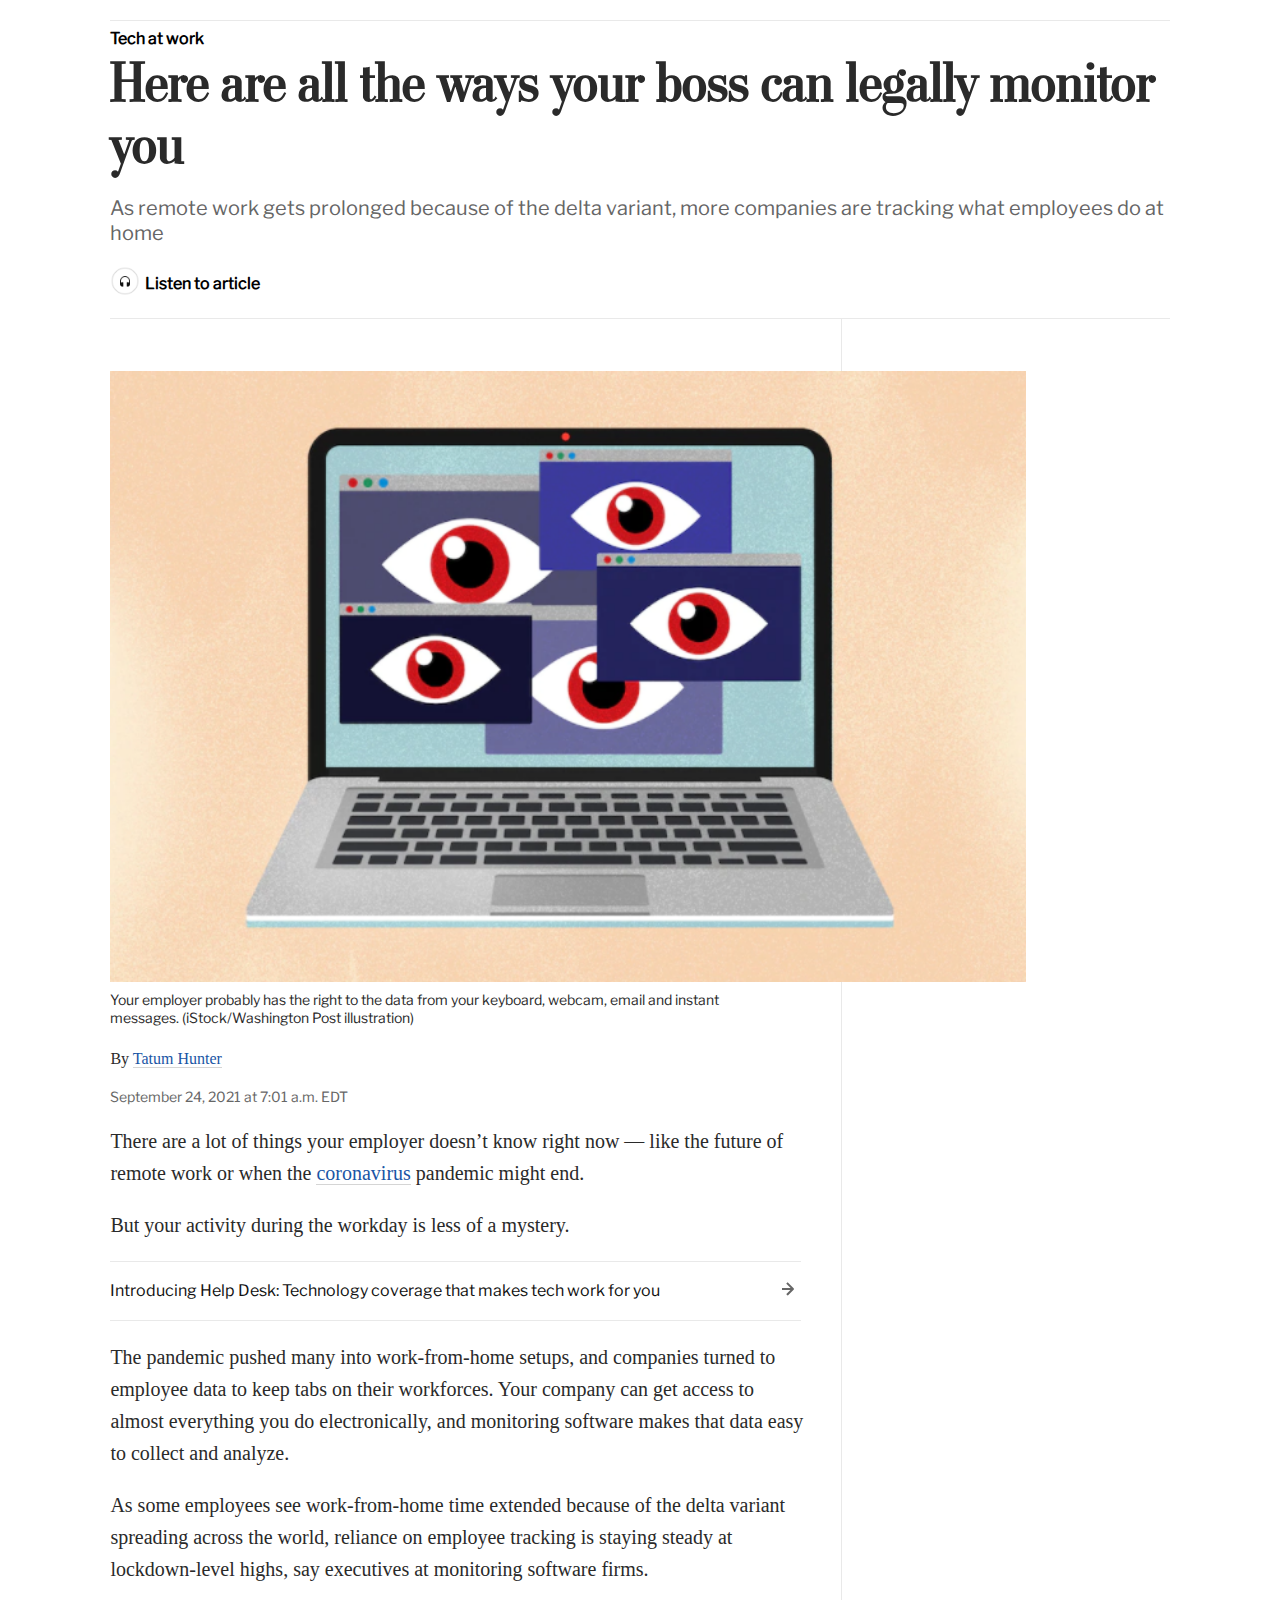
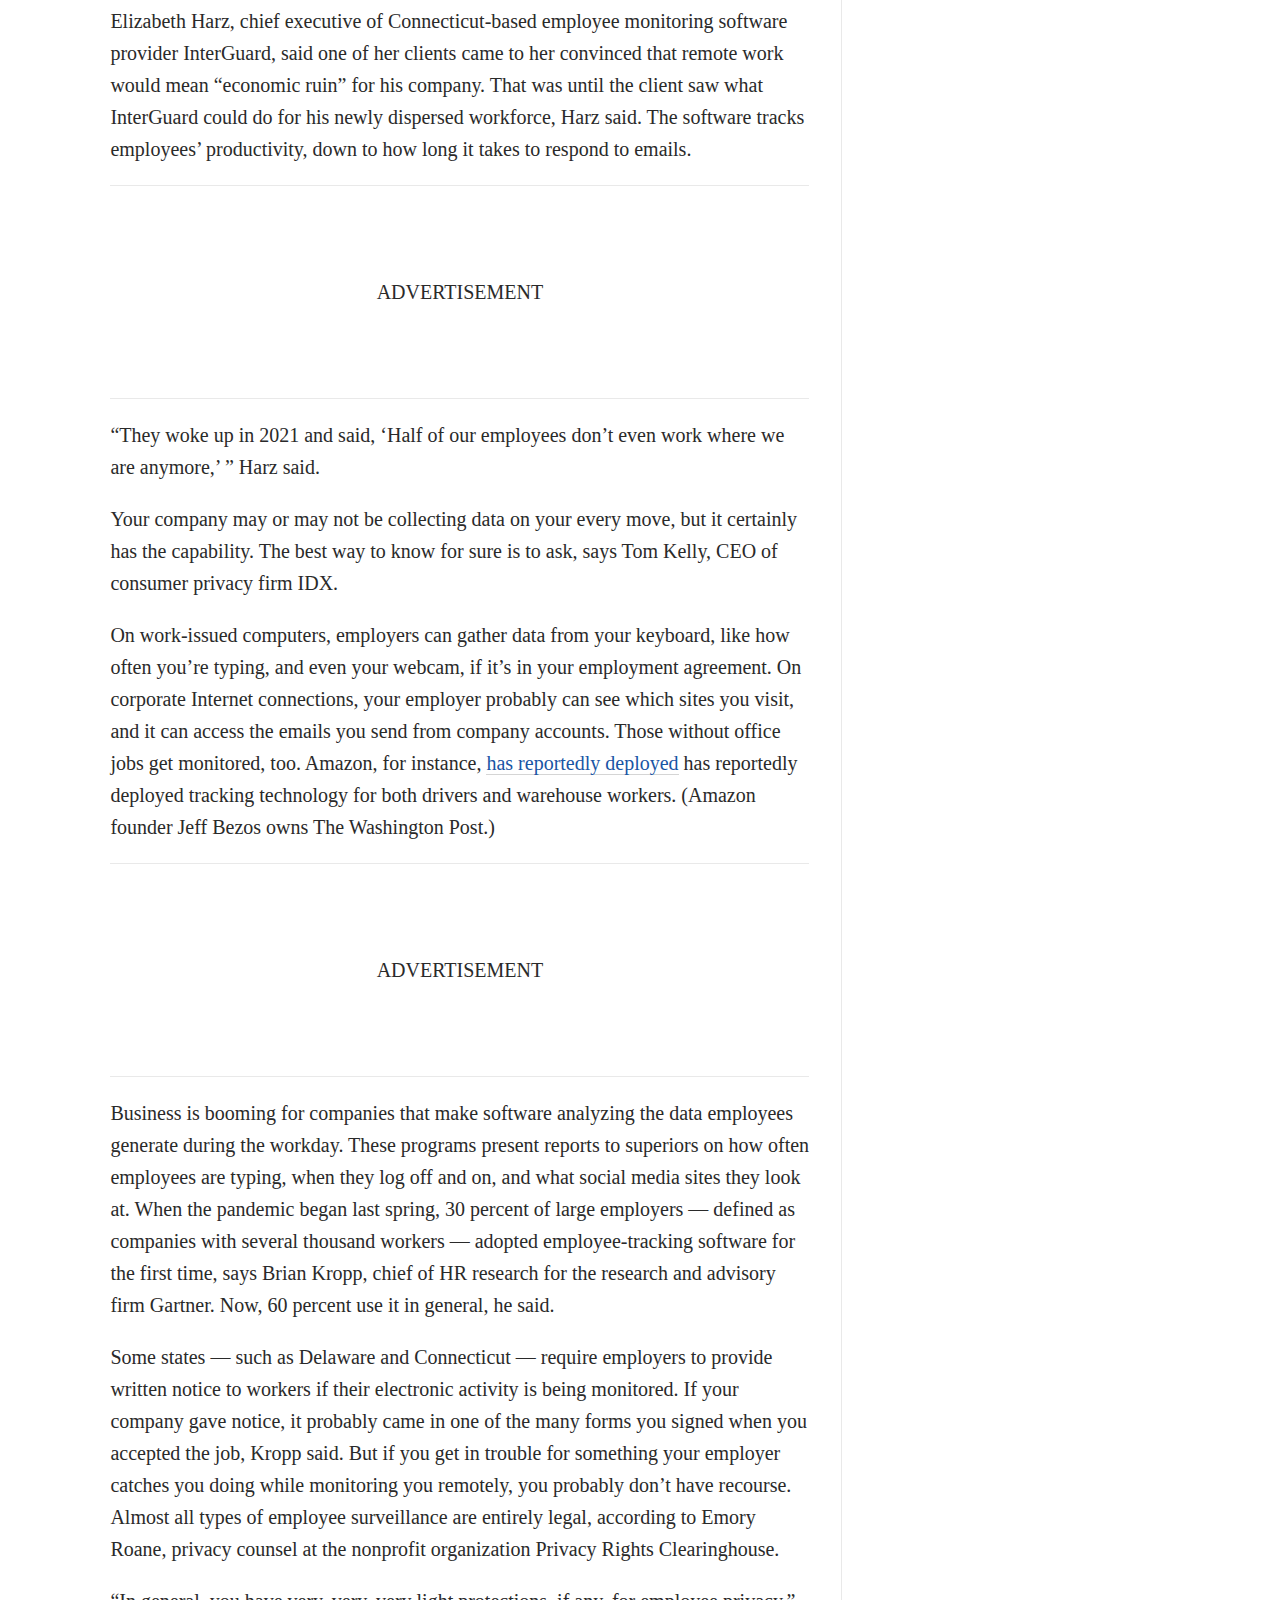
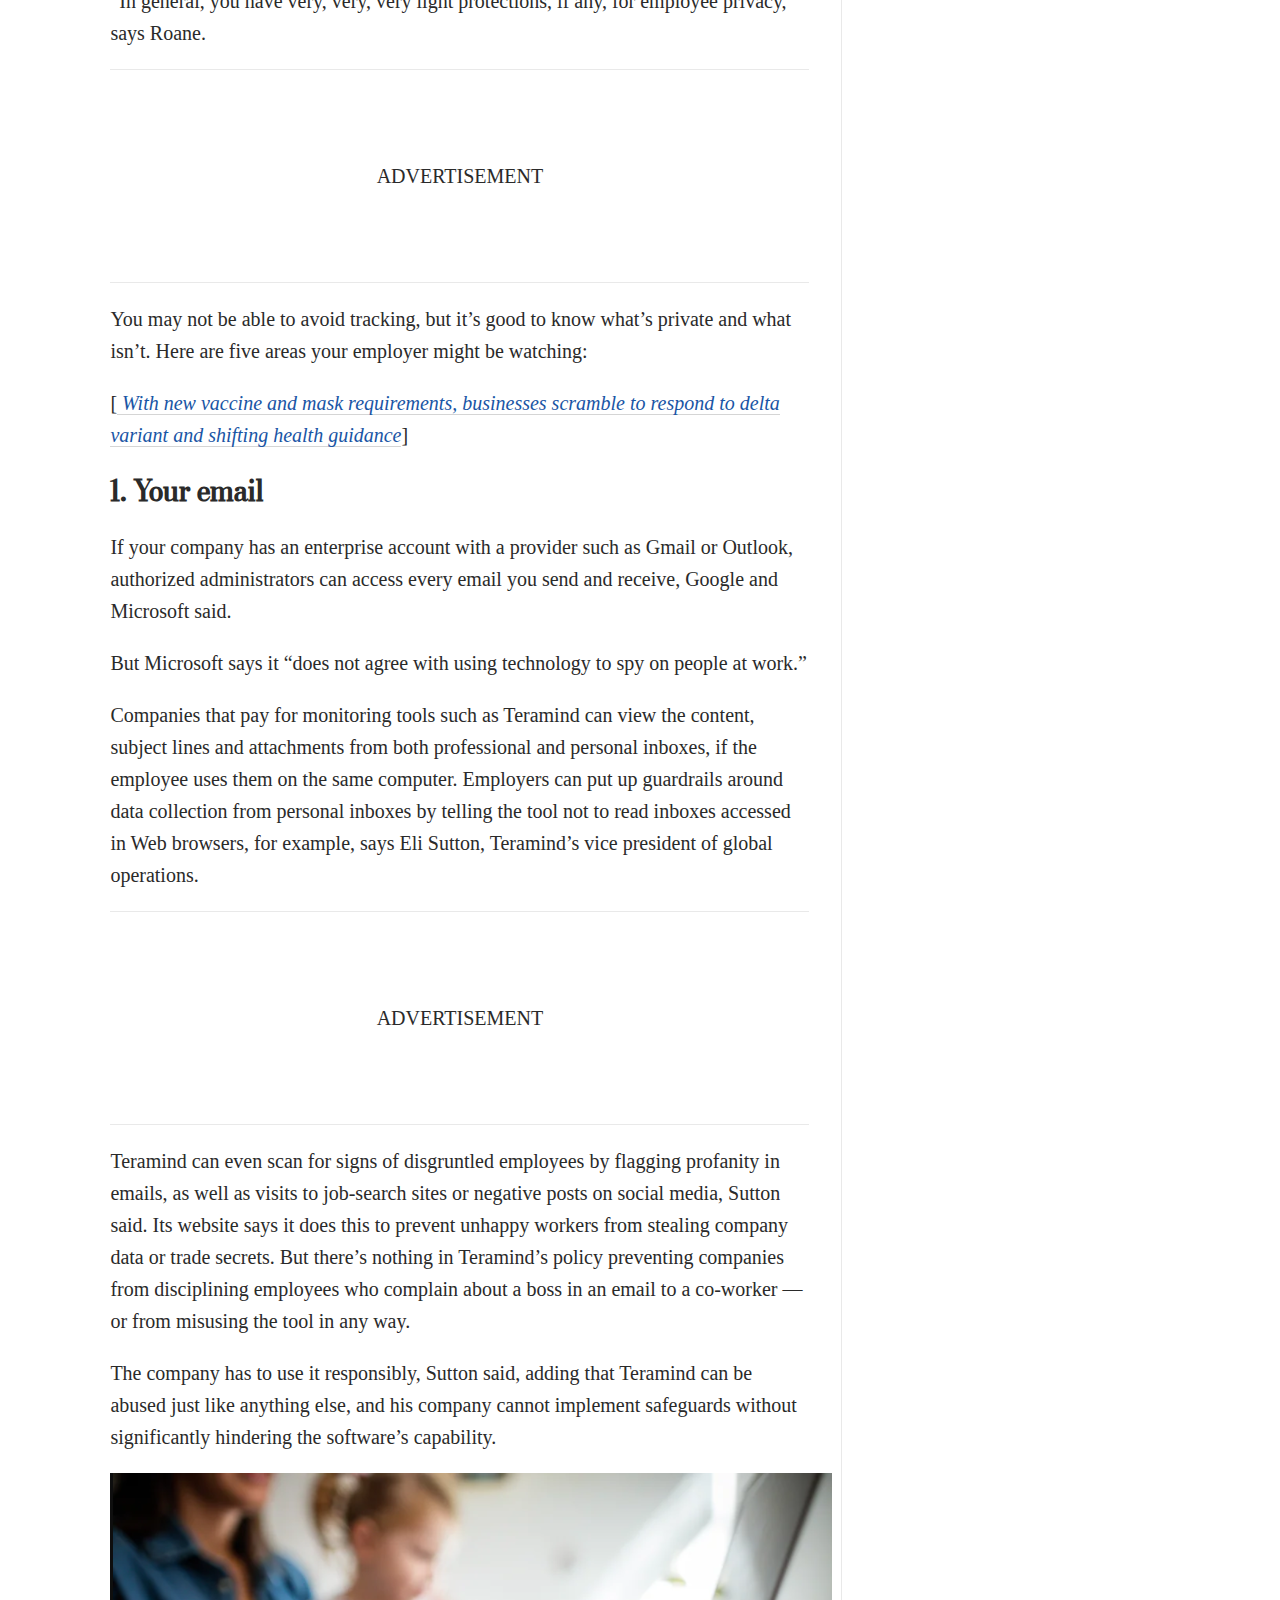
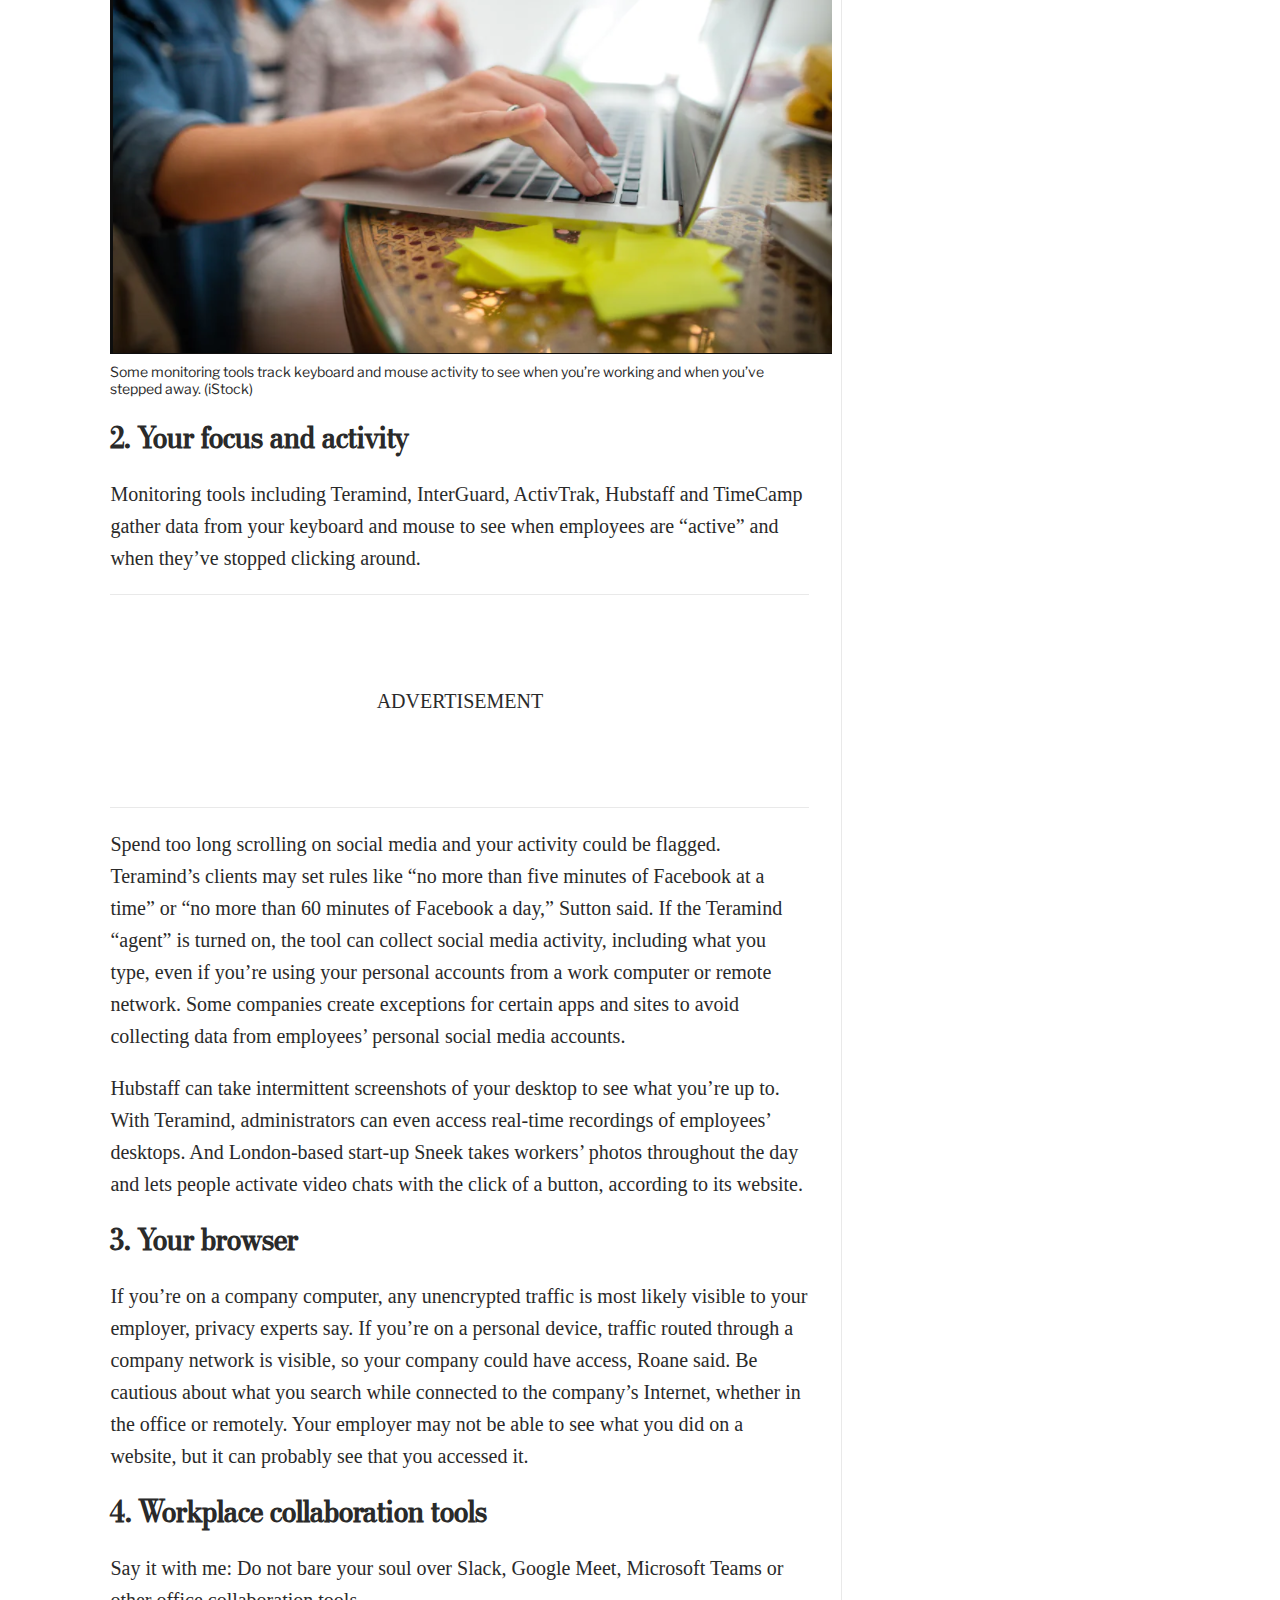
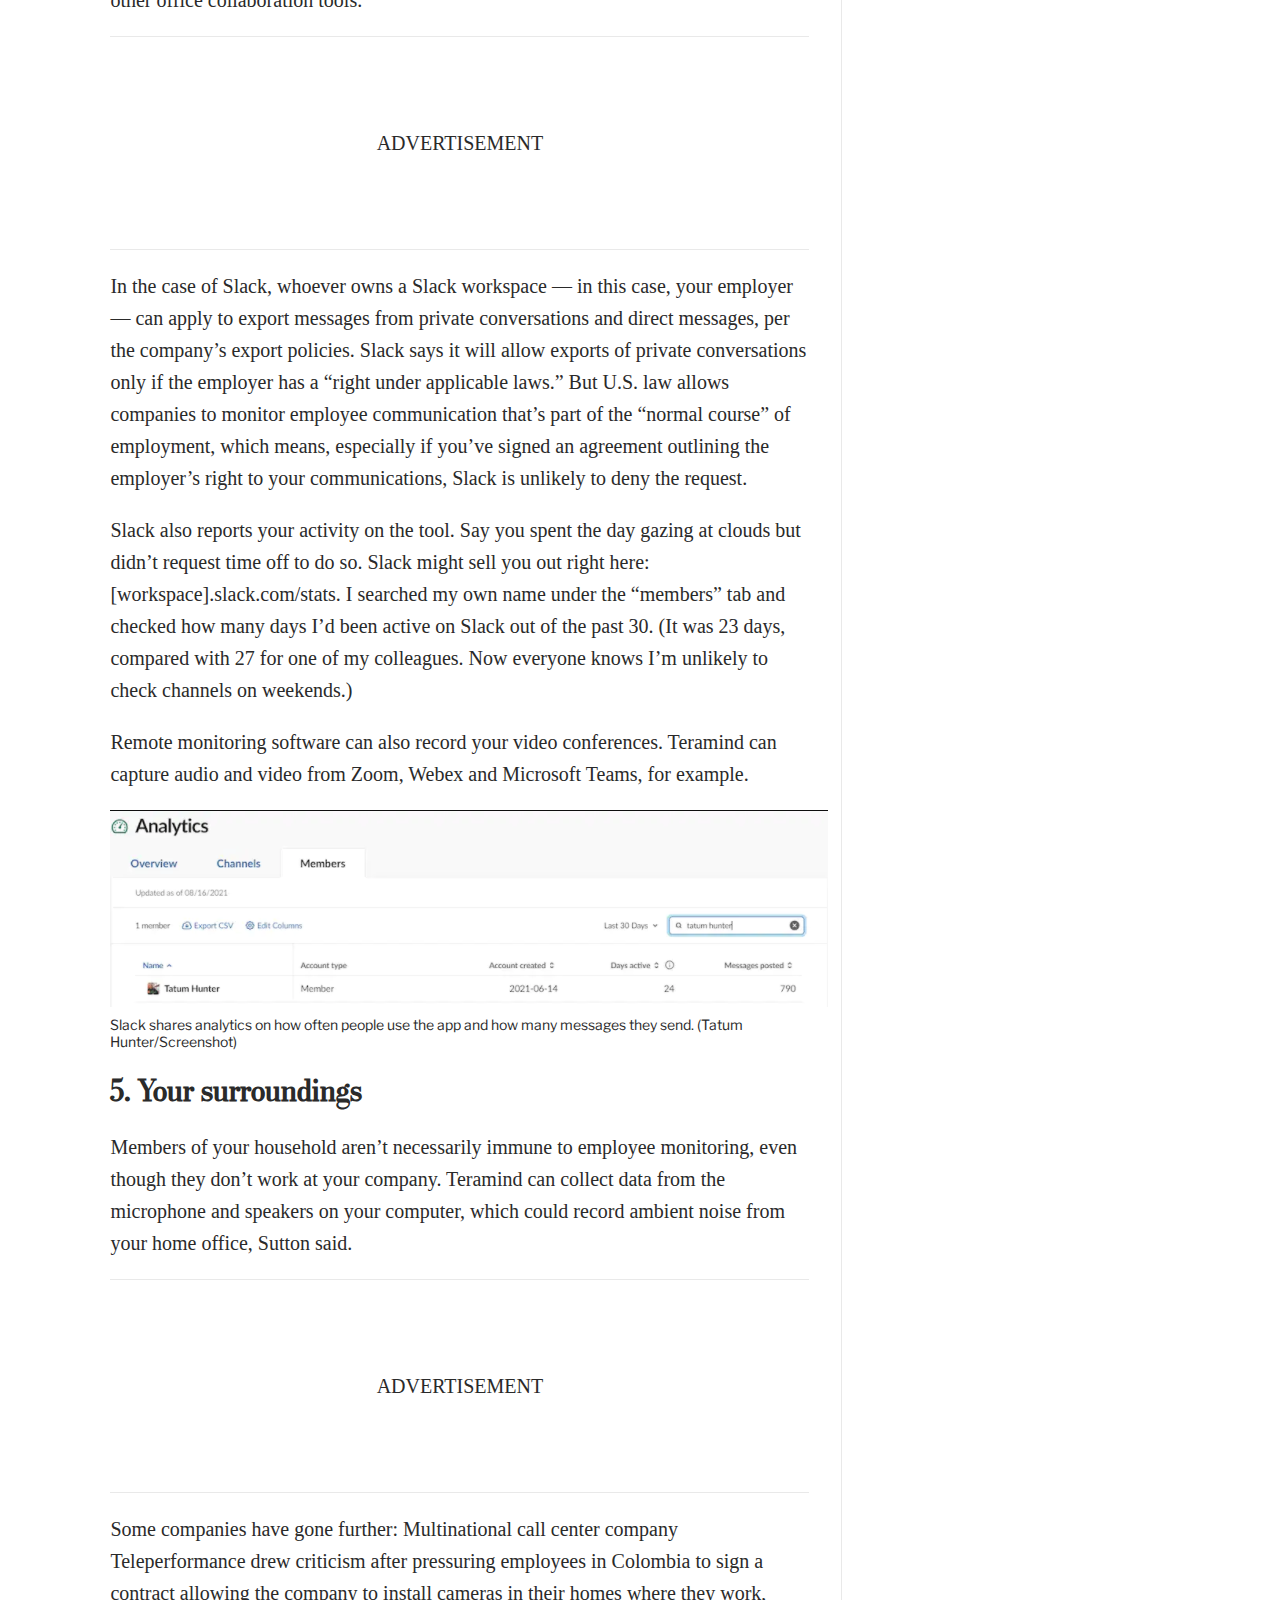
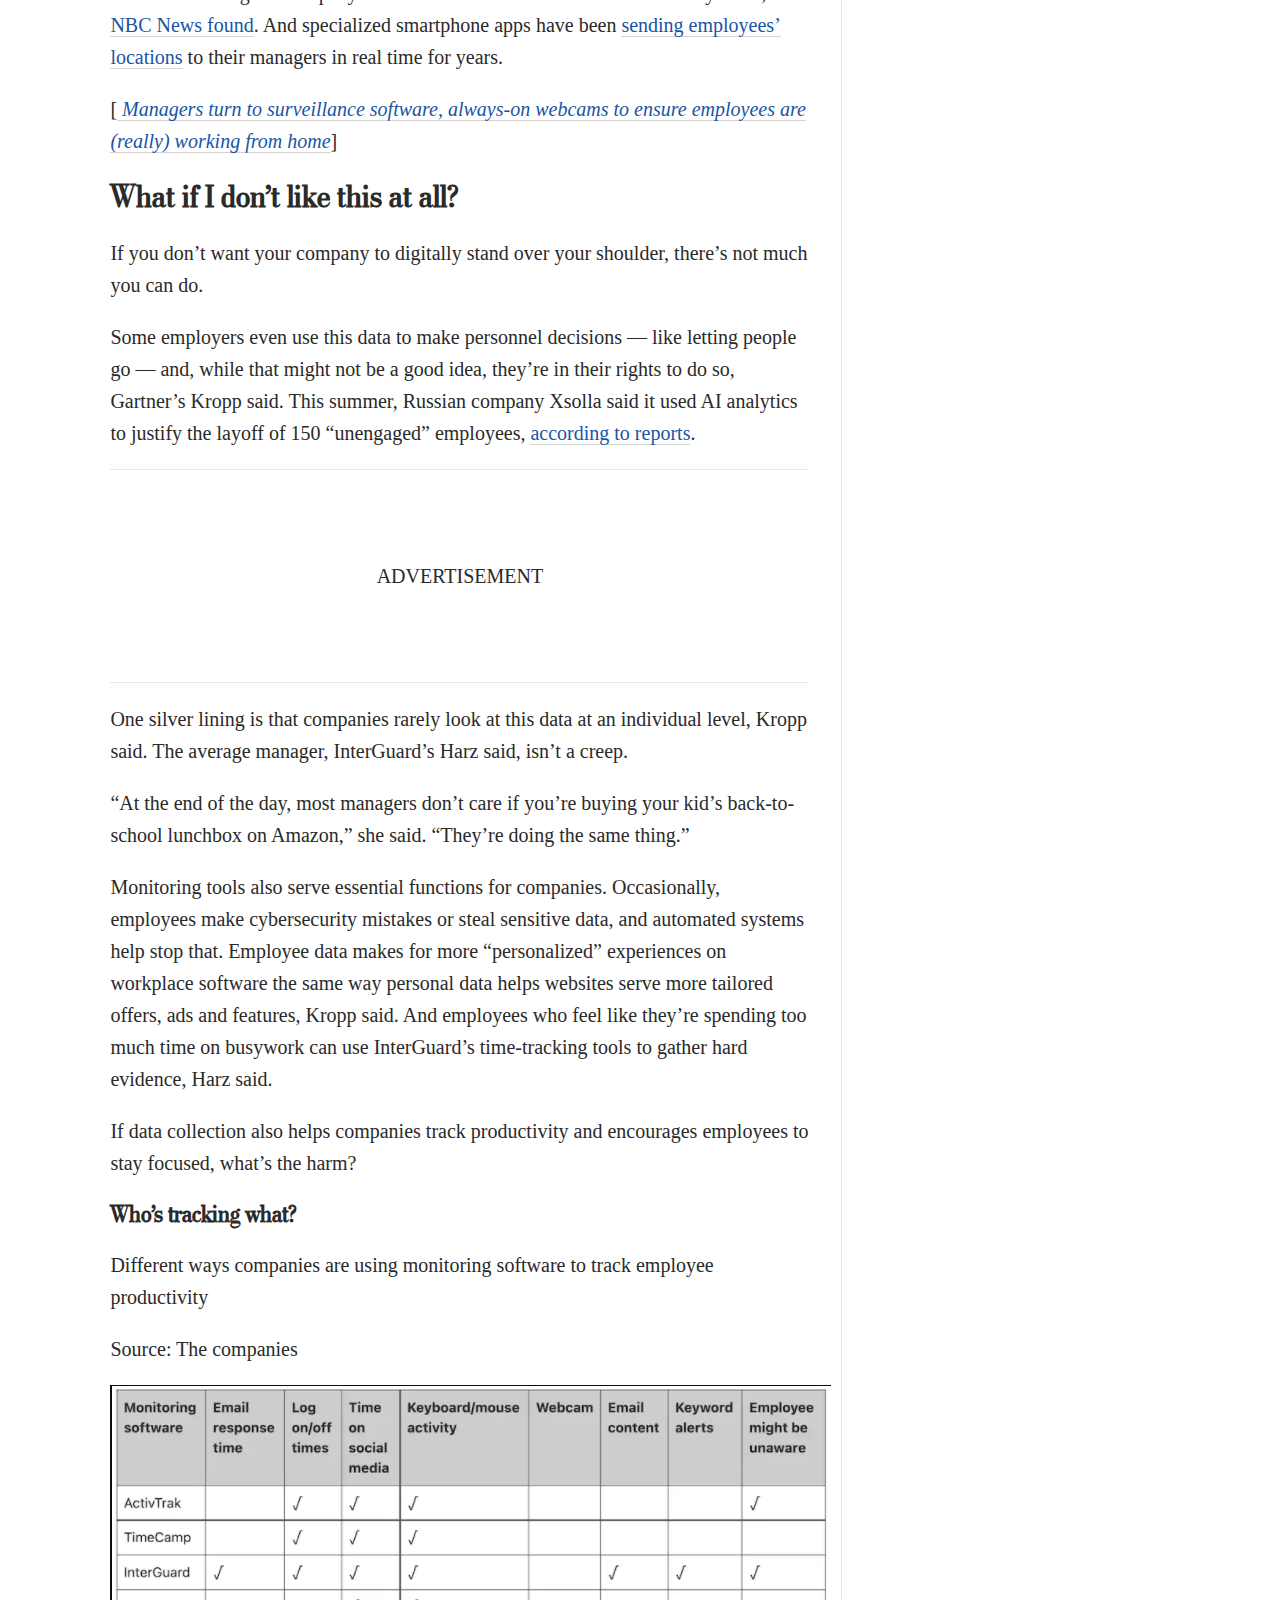
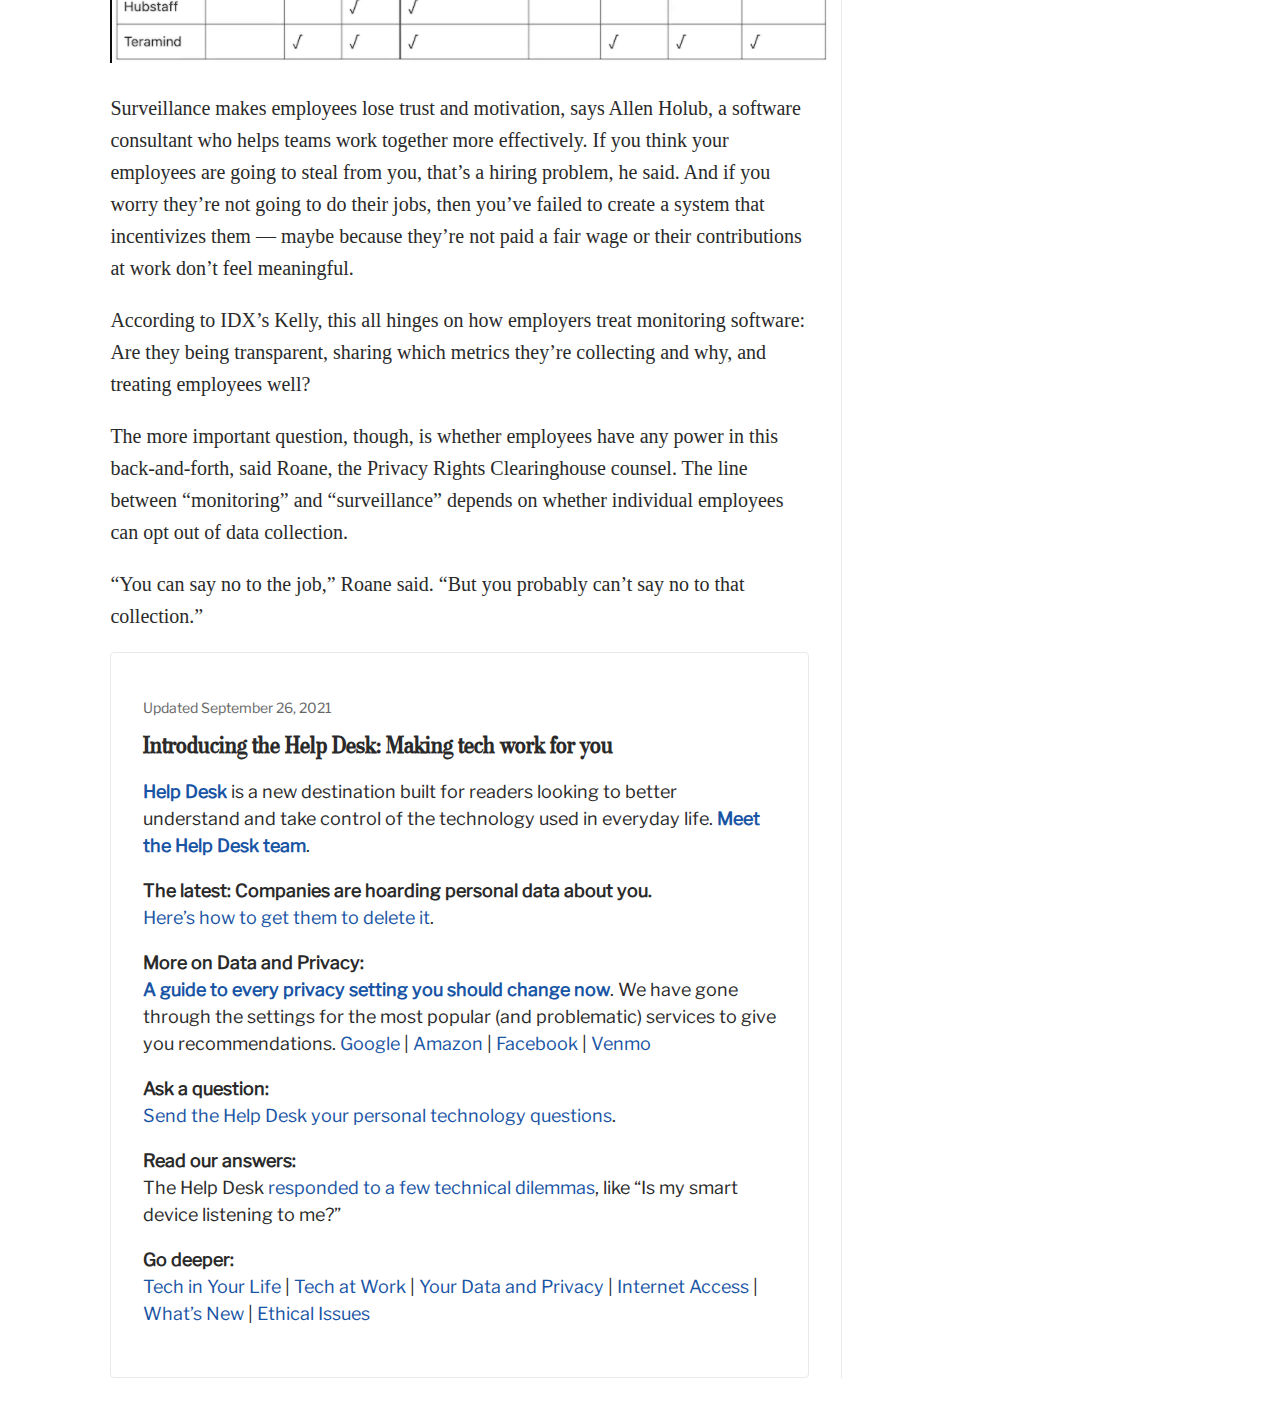
==== commit 6e8aef10: "Finished ordering elements/classes in stylesheet" ====
--- a/newspaper-page-2.html
+++ b/newspaper-page-2.html
@@ -13,6 +13,7 @@
         <div class="container">
             <div class="header">
                 <header>
+                    <a class="link" href="https://www.washingtonpost.com/personal-tech/tech-work/">Tech at work</a>
                     <h1>
                         Here are all the ways your boss can legally monitor you 
                     </h1>
@@ -21,19 +22,16 @@
                             As remote work gets prolonged because of the delta variant, more companies are tracking what employees do at home
                         </p>
                     </div>
-                    <div class="article">
-                        <p>
-                            <div class="headphones">
-                                <img src="Images/headphones.png" alt="Headphones"> Listen to article
-                            </div>
-                        </p> 
-                    </div>   
+                        <p>
+                            <a class="link" href="">
+                                <img class="headphones" src="Images/headphones.png" alt="Headphones"> Listen to article</a>
+                        </p>   
                 </header>
             </div>
             <div class="content">
                 <main>
                     <figure>
-                        <img src="Images/img4.png" alt="Notebook">
+                        <img class="image1" src="Images/img4.png" alt="Notebook">
                         <figcaption>
                             Your employer probably has the right to the data from your keyboard, webcam, email and instant messages.
                             (iStock/Washington Post illustration)
@@ -77,6 +75,11 @@
                             could do for his newly dispersed workforce, Harz said. The software tracks employees’ productivity, down to how long it takes to
                             respond to emails.
                         </p>
+                        <div class="advertisement">
+                            <p>
+                                ADVERTISEMENT
+                            </p>
+                        </div>
                         <p>
                             “They woke up in 2021 and said, ‘Half of our employees don’t even work where we are anymore,’ ” Harz said.
                         </p>
@@ -91,7 +94,12 @@
                             <a href="https://www.theverge.com/2021/3/24/22347945/amazon-delivery-drivers-ai-surveillance-cameras-vans-consent-form">
                             has reportedly deployed</a> has reportedly deployed tracking technology for both drivers and warehouse workers.
                             (Amazon founder Jeff Bezos owns The Washington Post.)   
-                        </p>                
+                        </p> 
+                        <div class="advertisement">
+                            <p>
+                                ADVERTISEMENT
+                            </p>
+                        </div>               
                         <p>
                             Business is booming for companies that make software analyzing the data employees generate during the workday. These programs
                             present reports to superiors on how often employees are typing, when they log off and on, and what social media sites they look
@@ -109,6 +117,11 @@
                         <p>
                             “In general, you have very, very, very light protections, if any, for employee privacy,” says Roane.
                         </p>
+                        <div class="advertisement">
+                            <p>
+                                ADVERTISEMENT
+                            </p>
+                        </div>
                         <p>
                             You may not be able to avoid tracking, but it’s good to know what’s private and what isn’t. Here are five areas your employer
                             might be watching: 
@@ -136,6 +149,11 @@
                                 data collection from personal inboxes by telling the tool not to read inboxes accessed in Web browsers, for example, says
                                 Eli Sutton, Teramind’s vice president of global operations.
                             </p>
+                            <div class="advertisement">
+                                <p>
+                                    ADVERTISEMENT
+                                </p>
+                            </div>
                             <p>
                                 Teramind can even scan for signs of disgruntled employees by flagging profanity in emails, as well as visits to job-search
                                 sites or negative posts on social media, Sutton said. Its website says it does this to prevent unhappy workers from stealing
@@ -159,6 +177,11 @@
                                 Monitoring tools including Teramind, InterGuard, ActivTrak, Hubstaff and TimeCamp gather data from your keyboard and mouse
                                 to see when employees are “active” and when they’ve stopped clicking around.
                             </p>
+                            <div class="advertisement">
+                                <p>
+                                    ADVERTISEMENT
+                                </p>
+                            </div>
                             <p>
                                 Spend too long scrolling on social media and your activity could be flagged. Teramind’s clients may set rules like
                                 “no more than five minutes of Facebook at a time” or “no more than 60 minutes of Facebook a day,” Sutton said. If the
@@ -186,6 +209,11 @@
                             <p>
                                 Say it with me: Do not bare your soul over Slack, Google Meet, Microsoft Teams or other office collaboration tools.
                             </p>
+                            <div class="advertisement">
+                                <p>
+                                    ADVERTISEMENT
+                                </p>
+                            </div>
                             <p>
                                 In the case of Slack, whoever owns a Slack workspace — in this case, your employer — can apply to export messages from
                                 private conversations and direct messages, per the company’s export policies. Slack says it will allow exports of private
@@ -216,7 +244,12 @@
                                     Members of your household aren’t necessarily immune to employee monitoring, even though they don’t work at your company.
                                     Teramind can collect data from the microphone and speakers on your computer, which could record ambient noise from your
                                     home office, Sutton said.
-                                </p>                    
+                                </p>   
+                                <div class="advertisement">
+                                    <p>
+                                        ADVERTISEMENT
+                                    </p>
+                                </div>                 
                                 <p>
                                     Some companies have gone further: Multinational call center company Teleperformance drew criticism after pressuring
                                     employees in Colombia to sign a contract allowing the company to install cameras in their homes where they work,
@@ -246,6 +279,11 @@
                                 <a href="https://gameworldobserver.com/2021/08/04/xsolla-fires-150-employees-using-big-data-and-ai-analysis-ceos-letter-causes-controversy">
                                 according to reports</a>.
                             </p>
+                            <div class="advertisement">
+                                <p>
+                                    ADVERTISEMENT
+                                </p>
+                            </div>
                             <p>
                                 One silver lining is that companies rarely look at this data at an individual level, Kropp said. The average manager,
                                 InterGuard’s Harz said, isn’t a creep.
@@ -266,18 +304,20 @@
                             </p>
                         </section>
                         <section>
-                            <h3>
-                                Who’s tracking what?
-                            </h3>
-                            <p>
-                                Different ways companies are using monitoring software to track employee productivity 
-                            </p>
-                            <p>
-                                Source: The companies
-                            </p>                    
-                            <figure>
-                                <img src="Images/img7.png" alt="Grid">
-                            </figure>
+                            <div class="tracking">
+                                <h3>
+                                    Who’s tracking what?
+                                </h3>
+                                <p>
+                                    Different ways companies are using monitoring software to track employee productivity 
+                                </p>
+                                <p>
+                                    Source: The companies
+                                </p>                    
+                                <figure>
+                                    <img src="Images/img7.png" alt="Grid">
+                                </figure>
+                            </div>
                             <p>
                                 Surveillance makes employees lose trust and motivation, says Allen Holub, a software consultant who helps teams work
                                 together more effectively. If you think your employees are going to steal from you, that’s a hiring problem, he said.
--- a/styles.css
+++ b/styles.css
@@ -22,11 +22,7 @@
     font-size: 3.5rem;
     display:block;
     width: 100%;
-    margin-block-start: 0.67em;
-    margin-block-end: 0.67em;
-    margin-inline-start: 0px;
-    margin-inline-end: 0px;
-}
+    margin-top:0;}
 h2{
     font-size: 32px;
     font-weight:700;
@@ -46,20 +42,17 @@
 .a-italic a{
     font-style: italic;
 }
-.header{
-    display:block;
-    box-sizing: border-box;
-    flex-direction: column;
-    border-bottom-color:rgb(233, 233, 233);
-    border-bottom-style:solid;
-    border-bottom-width:1px;
+figure{
+    margin-left:0;
+    margin-bottom:10;
+    background-size: cover;
 }
-.subhead{
-    font-weight: 300;
+figcaption{
+    margin: 0;
+    font-size: 14px;
     font-family: Franklin,arial,sans-serif;
     line-height: 1.25;
-    color:#666;
-}
+}  
 .container{
     width: 985.344;
     height: 16326;
@@ -68,6 +61,41 @@
     margin-right:32;
     margin-bottom:64;
     margin-left:0;
+}
+.header{
+    display:block;
+    box-sizing: border-box;
+    flex-direction: column;
+    border-bottom-color:rgb(233, 233, 233);
+    border-bottom-style:solid;
+    border-bottom-width:1px;
+    border-top-color:rgb(233, 233, 233);
+    border-top-style:solid;
+    border-top-width:1px;
+    margin-top:20px;
+}
+.link{
+    text-decoration: none;
+    font-weight:700;
+    border-bottom: none;
+    font-size: 16px;
+    color: #000;
+    font-family: Franklin,Arial,Helvetica,sans-serif;
+    line-height: 20px;
+}
+.subhead{
+    font-weight: 300;
+    font-family: Franklin,arial,sans-serif;
+    line-height: 1.25;
+    color:#666;
+}
+.headphones{
+    margin-top: 0;
+    margin-bottom: 0;
+    float:left;
+    height:30px;
+    width:30px;
+    margin-right:5px;
 }
 .content{
     width: 66%;
@@ -80,19 +108,11 @@
     border-right-color:rgb(233, 233, 233);
     border-right-style:solid;
     border-right-width:1px;
-
 }
-figure{
-    margin:0;
-    background-size: cover;
-    width:100%;
+.image1{
+    width:916px;
+    height:611px;
 }
-figcaption{
-    margin: 0;
-    font-size: 14px;
-    font-family: Franklin,arial,sans-serif;
-    line-height: 1.25;
-}   
 .author{
     font-size: 1rem;
     text-decoration: none;
@@ -112,7 +132,7 @@
     cursor: pointer;
     font-size:16px;
     margin-right:8px;
-    font-weight:700;
+    font-weight:700px;
     font-family: Franklin, Arial, Helvetica, sans-serif;
     border-bottom-color:rgb(233, 233, 233);
     border-bottom-style:solid;
@@ -123,12 +143,23 @@
     padding-top:16px;
     padding-bottom:16px;
 }
+.arrow{
+    float:right;
+    margin-top:0;
+}
 .introducing:hover{
     color: rgb(61, 115, 213);
 }
-.arrow{
-    float:right;
-    margin-top: 8px;
+.advertisement{
+    border-bottom-color:rgb(233, 233, 233);
+    border-bottom-style:solid;
+    border-bottom-width:1px;
+    border-top-color:rgb(233, 233, 233);
+    border-top-style:solid;
+    border-top-width:1px;
+    padding-top:70px;
+    padding-bottom:70px;
+    text-align: center;
 }
 .footer{
     padding:32px;
@@ -153,4 +184,7 @@
 .item{
     color:rgb(42, 42, 42);
     font-weight: bolder;
+}
+.diana{
+    font-style:italic;
 }